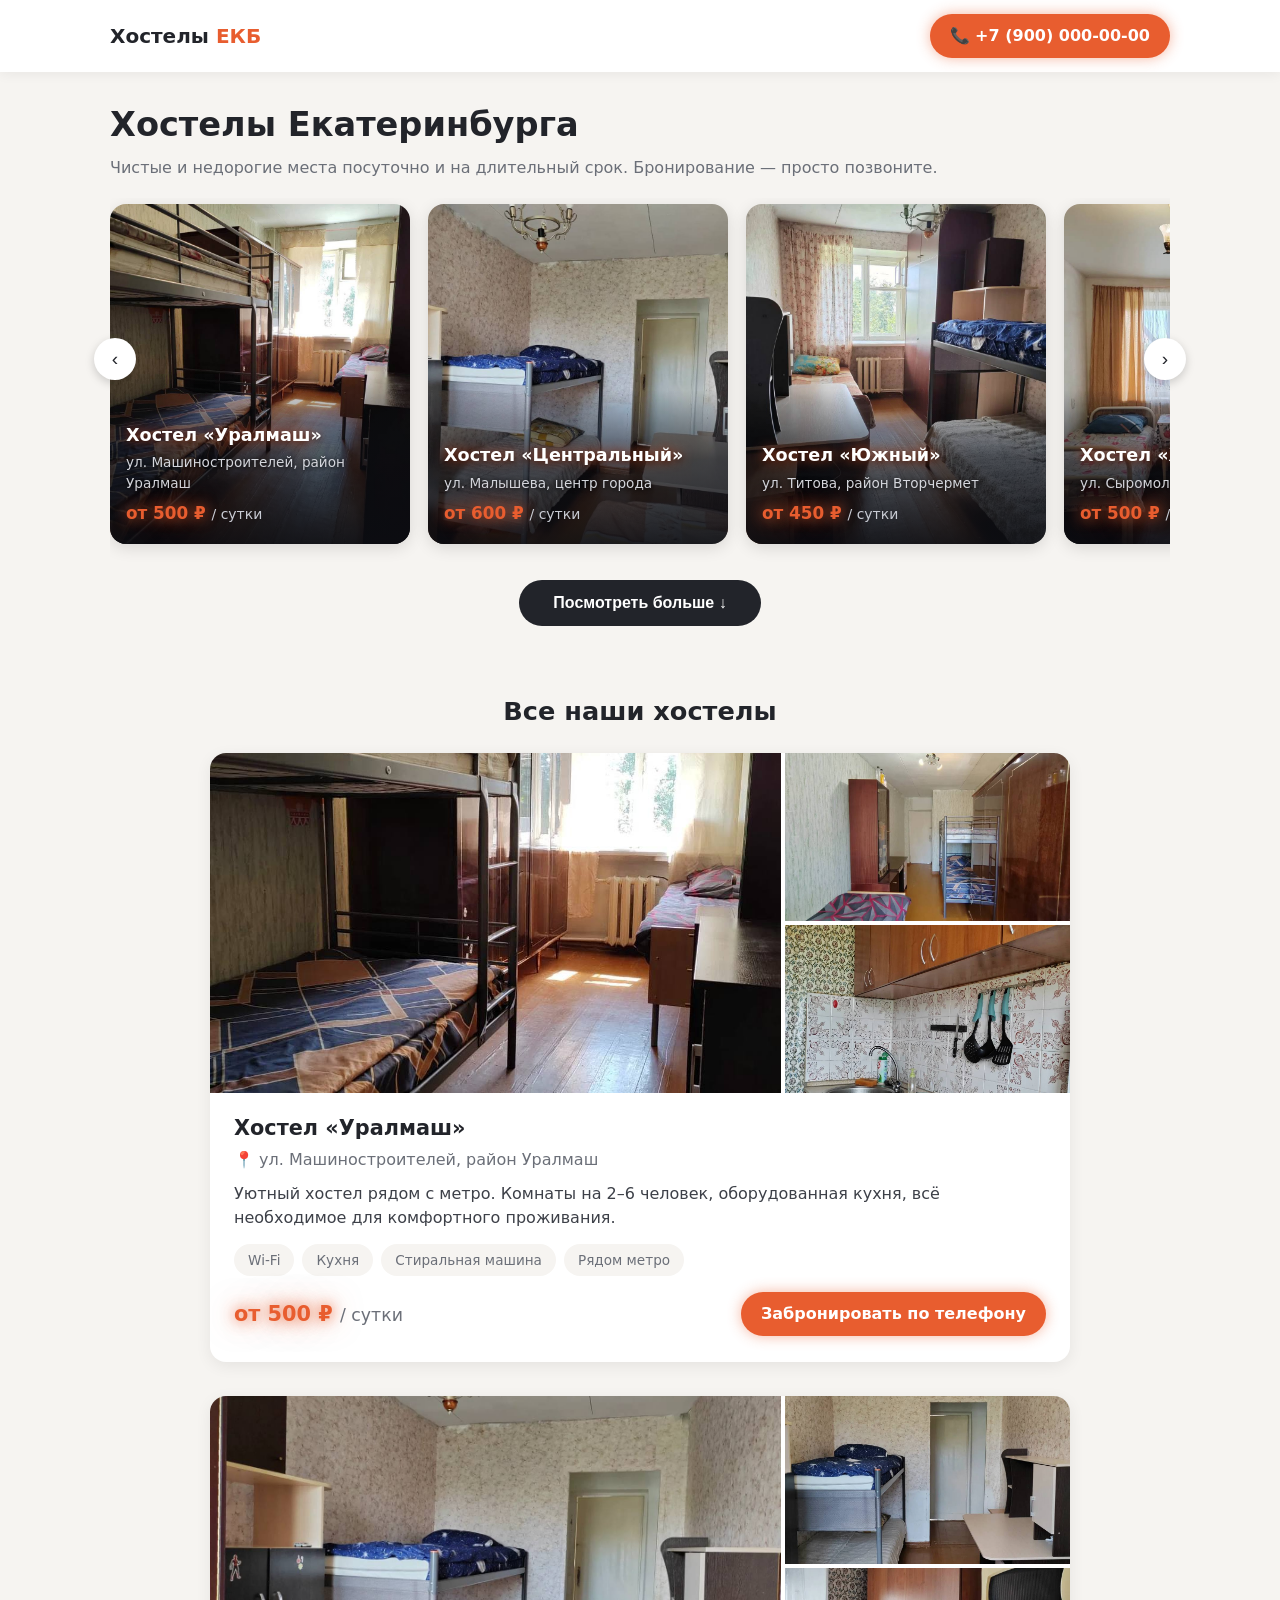
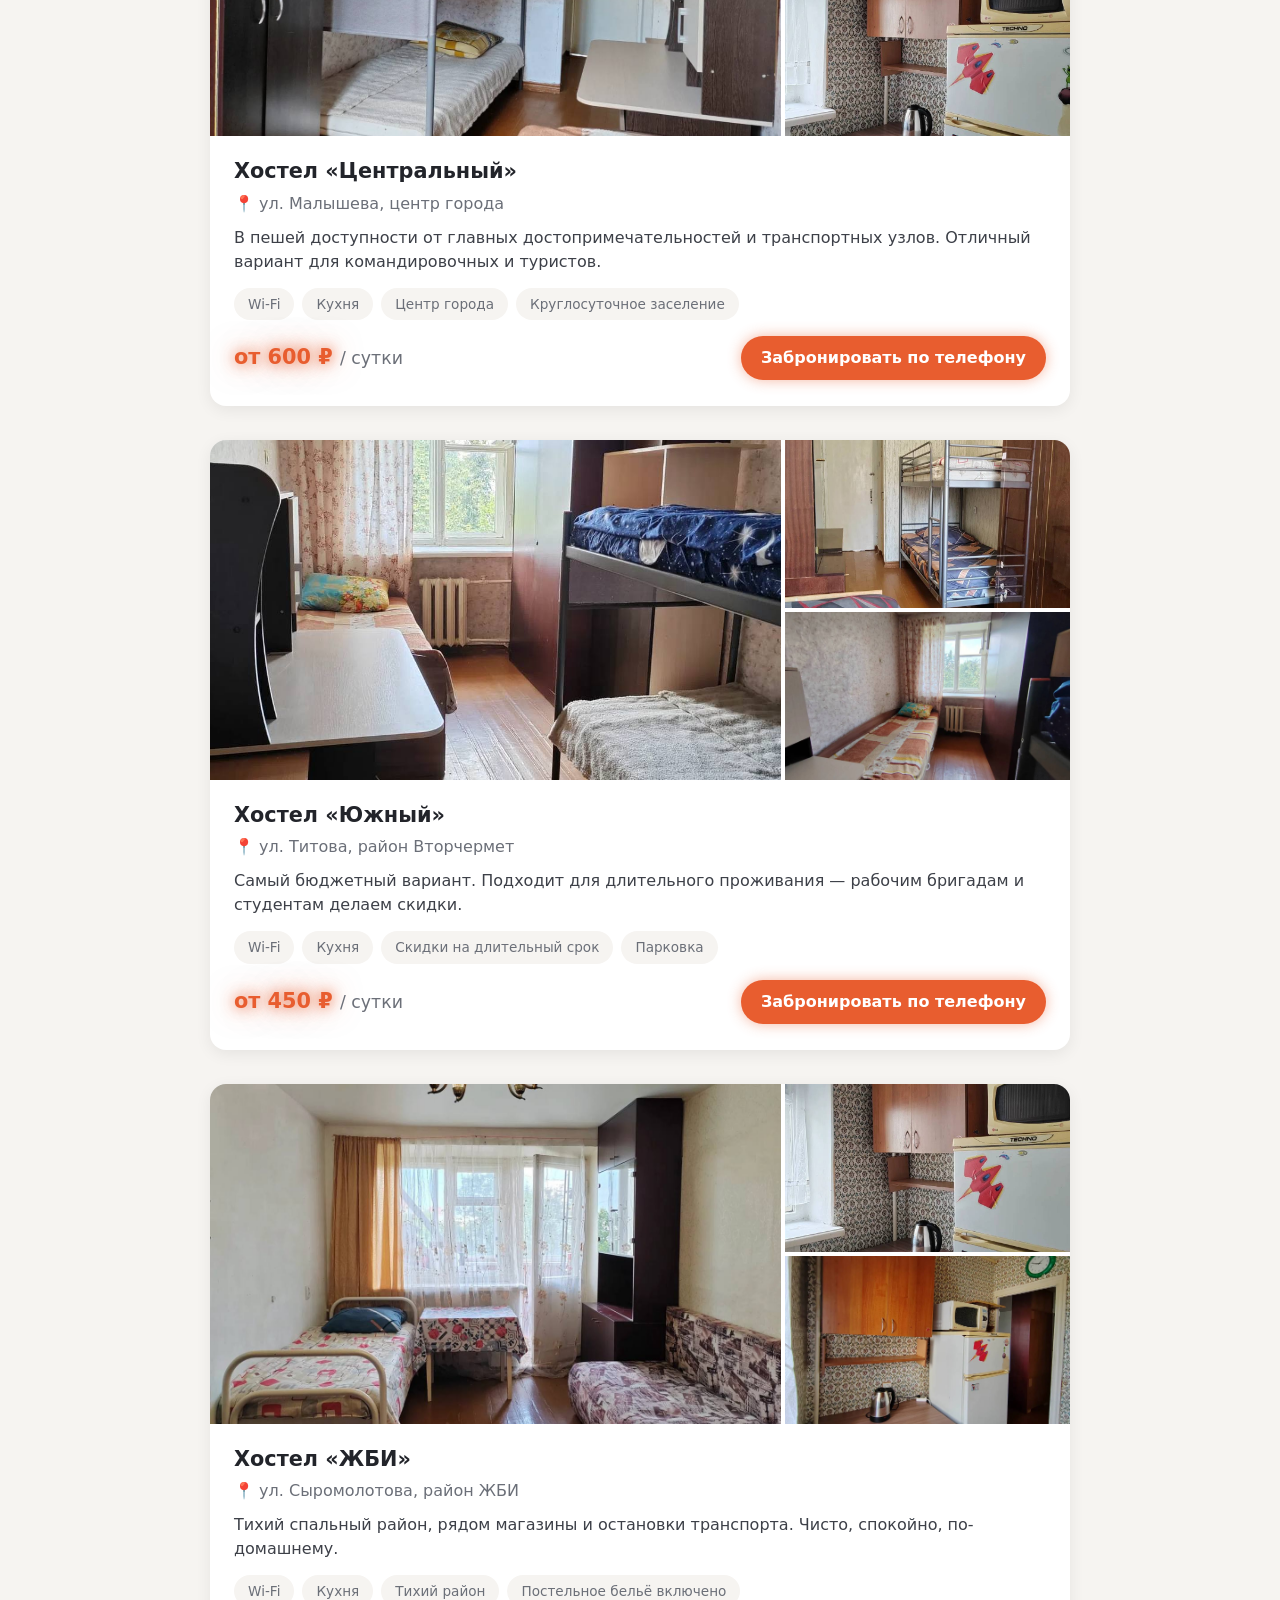
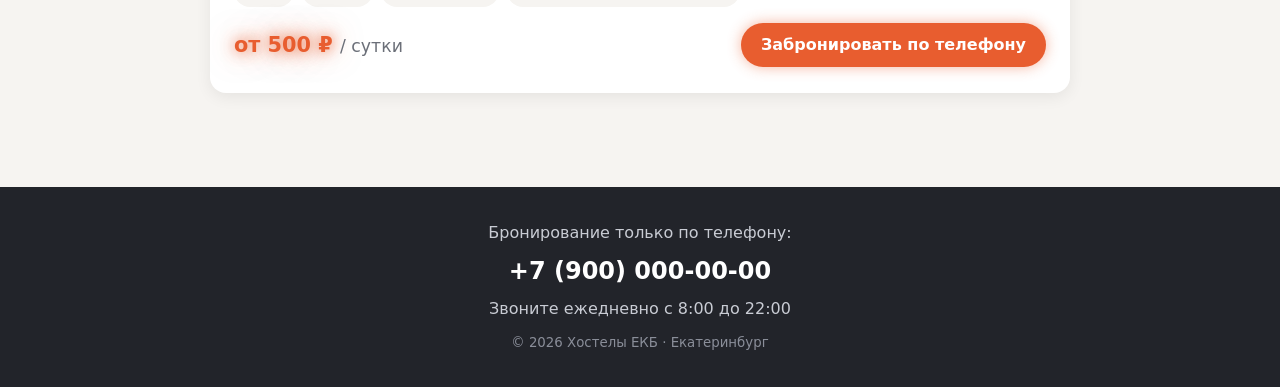
==== index.html @ 7b1424c5 "Сайт хостелов Екатеринбурга Co-Authored-By: Claude Fable 5 <noreply@anthropic.com>" ====
<!DOCTYPE html>
<html lang="ru">
<head>
  <meta charset="UTF-8">
  <meta name="viewport" content="width=device-width, initial-scale=1.0">
  <title>Хостелы Екатеринбурга — недорогое жильё посуточно</title>
  <meta name="description" content="Недорогие хостелы в Екатеринбурге. Бронирование по телефону.">
  <link rel="stylesheet" href="css/styles.css">
</head>
<body>

  <header>
    <div class="header-inner">
      <div class="logo">Хостелы <span>ЕКБ</span></div>
      <a class="phone-btn" data-phone="display" href="#">📞</a>
    </div>
  </header>

  <section class="hero">
    <h1>Хостелы Екатеринбурга</h1>
    <p>Чистые и недорогие места посуточно и на длительный срок. Бронирование — просто позвоните.</p>
  </section>

  <!-- Лента карточек (заполняется из js/data.js) -->
  <div class="carousel-wrap">
    <button class="arrow prev" onclick="scrollCarousel(-1)" aria-label="Назад">‹</button>
    <div class="carousel" id="carousel"></div>
    <button class="arrow next" onclick="scrollCarousel(1)" aria-label="Вперёд">›</button>
  </div>

  <div class="more-wrap">
    <button class="more-btn" onclick="scrollToAll()">Посмотреть больше ↓</button>
  </div>

  <!-- Полный список (заполняется из js/data.js) -->
  <section class="list-section" id="all">
    <h2>Все наши хостелы</h2>
    <div id="hostel-list"></div>
  </section>

  <footer>
    <div>Бронирование только по телефону:</div>
    <a class="phone-big" data-phone="display" href="#"></a>
    <div data-work-hours></div>
    <small>© 2026 Хостелы ЕКБ · Екатеринбург</small>
  </footer>

  <script src="js/data.js"></script>
  <script src="js/app.js"></script>

</body>
</html>
---- css/styles.css ----
/* ============================================
   Хостелы ЕКБ — стили
   ============================================ */

:root{
  --accent:#e85d2f;
  --accent-dark:#c94a20;
  --accent-glow:rgba(232,93,47,.55);
  --dark:#22242a;
  --gray:#6b6f78;
  --bg:#f6f4f1;
  --radius:16px;
}

*{margin:0;padding:0;box-sizing:border-box}
body{font-family:'Segoe UI',system-ui,Arial,sans-serif;background:var(--bg);color:var(--dark);line-height:1.5}
img{display:block;max-width:100%}

/* ---------- Шапка ---------- */

header{
  background:#fff;
  position:sticky;top:0;z-index:50;
  box-shadow:0 2px 12px rgba(0,0,0,.06);
}
.header-inner{
  max-width:1100px;margin:0 auto;padding:14px 20px;
  display:flex;align-items:center;justify-content:space-between;gap:12px;flex-wrap:wrap;
}
.logo{font-size:1.25rem;font-weight:800}
.logo span{color:var(--accent)}

.phone-btn{
  background:var(--accent);color:#fff;text-decoration:none;
  padding:10px 20px;border-radius:999px;font-weight:700;font-size:1rem;
  transition:background .2s, box-shadow .2s;white-space:nowrap;
  box-shadow:0 0 14px rgba(232,93,47,.45);
}
.phone-btn:hover{background:var(--accent-dark);box-shadow:0 0 22px rgba(232,93,47,.75)}

/* ---------- Приветствие ---------- */

.hero{max-width:1100px;margin:28px auto 8px;padding:0 20px}
.hero h1{font-size:clamp(1.4rem,4vw,2.1rem);font-weight:800}
.hero p{color:var(--gray);margin-top:6px}

/* ---------- Горизонтальная лента карточек ---------- */

.carousel-wrap{max-width:1100px;margin:18px auto 0;padding:0 20px;position:relative}
.carousel{
  display:flex;gap:18px;overflow-x:auto;
  scroll-snap-type:x mandatory;
  padding:6px 2px 18px;
  -webkit-overflow-scrolling:touch;
  scrollbar-width:thin;
}
.carousel::-webkit-scrollbar{height:8px}
.carousel::-webkit-scrollbar-thumb{background:#d8d4cf;border-radius:4px}

.card{
  flex:0 0 300px;scroll-snap-align:start;
  position:relative;border-radius:var(--radius);overflow:hidden;
  height:340px;cursor:pointer;
  box-shadow:0 4px 16px rgba(0,0,0,.12);
  transition:transform .25s, box-shadow .25s;
}
.card:hover{
  transform:translateY(-5px);
  box-shadow:0 0 0 2px var(--accent-glow), 0 0 28px rgba(232,93,47,.45), 0 12px 28px rgba(0,0,0,.25);
}
.card img{width:100%;height:100%;object-fit:cover;transition:transform .4s}
.card:hover img{transform:scale(1.05)}

/* текст поверх фото на градиентной подложке */
.card-body{
  position:absolute;left:0;right:0;bottom:0;
  padding:52px 16px 18px;
  background:linear-gradient(to top, rgba(12,13,18,.92) 0%, rgba(12,13,18,.65) 55%, transparent 100%);
  color:#fff;
}
.card-body h3{
  font-size:1.1rem;margin-bottom:4px;
  text-shadow:0 0 12px rgba(232,93,47,.8), 0 2px 6px rgba(0,0,0,.9);
}
.card-body .addr{color:#d5d7dd;font-size:.85rem;margin-bottom:8px;text-shadow:0 1px 4px rgba(0,0,0,.9)}

.price{
  font-weight:800;color:var(--accent);font-size:1.05rem;
  text-shadow:0 0 14px rgba(232,93,47,.9), 0 0 30px rgba(232,93,47,.5);
}
.price small{color:#c9ccd4;font-weight:400;text-shadow:none}
.full-body .price small{color:var(--gray)}

/* ---------- Стрелки ленты ---------- */

.arrow{
  position:absolute;top:44%;transform:translateY(-50%);
  width:42px;height:42px;border-radius:50%;border:none;cursor:pointer;
  background:#fff;box-shadow:0 3px 10px rgba(0,0,0,.18);
  font-size:1.2rem;color:var(--dark);
  display:flex;align-items:center;justify-content:center;z-index:5;
}
.arrow:hover{background:var(--accent);color:#fff}
.arrow.prev{left:4px}
.arrow.next{right:4px}

/* ---------- Кнопка «посмотреть больше» ---------- */

.more-wrap{text-align:center;margin:18px 0 46px}
.more-btn{
  display:inline-block;background:var(--dark);color:#fff;border:none;cursor:pointer;
  padding:14px 34px;border-radius:999px;font-size:1rem;font-weight:700;
  transition:background .2s, box-shadow .2s;
}
.more-btn:hover{background:var(--accent);box-shadow:0 0 24px rgba(232,93,47,.65)}

/* ---------- Полный список в колонку ---------- */

.list-section{max-width:900px;margin:0 auto;padding:20px 20px 60px}
.list-section h2{font-size:1.6rem;margin-bottom:22px;text-align:center}

.hostel-full{
  background:#fff;border-radius:var(--radius);overflow:hidden;
  box-shadow:0 4px 16px rgba(0,0,0,.07);margin-bottom:34px;
  scroll-margin-top:80px; /* чтобы sticky-шапка не перекрывала при переходе по якорю */
}
.gallery{display:grid;grid-template-columns:2fr 1fr;grid-template-rows:340px;gap:4px}
.gallery img{width:100%;height:100%;object-fit:cover;min-width:0;min-height:0}
.gallery .side{display:grid;grid-template-rows:1fr 1fr;gap:4px;min-height:0}

.full-body{padding:20px 24px 26px}
.full-body h3{font-size:1.3rem}
.full-body .addr{color:var(--gray);margin:4px 0 10px}
.full-body p{color:#3d4048;margin-bottom:14px}

.features{display:flex;flex-wrap:wrap;gap:8px;margin-bottom:16px}
.features span{
  background:var(--bg);border-radius:999px;padding:6px 14px;font-size:.85rem;color:var(--gray);
}

.full-footer{display:flex;align-items:center;justify-content:space-between;gap:12px;flex-wrap:wrap}
.full-footer .price{font-size:1.3rem}

/* ---------- Подвал ---------- */

footer{background:var(--dark);color:#c9ccd4;text-align:center;padding:34px 20px}
footer .phone-big{color:#fff;font-size:1.5rem;font-weight:800;text-decoration:none;display:inline-block;margin:8px 0}
footer .phone-big:hover{color:var(--accent);text-shadow:0 0 18px var(--accent-glow)}
footer small{display:block;margin-top:12px;color:#8a8e99}

/* ---------- Мобильная версия ---------- */

@media (max-width:640px){
  .gallery{grid-template-columns:1fr;grid-template-rows:220px 120px}
  .gallery .side{grid-template-rows:none;grid-template-columns:1fr 1fr}
  .card{flex:0 0 78%}
  .arrow{display:none}
}
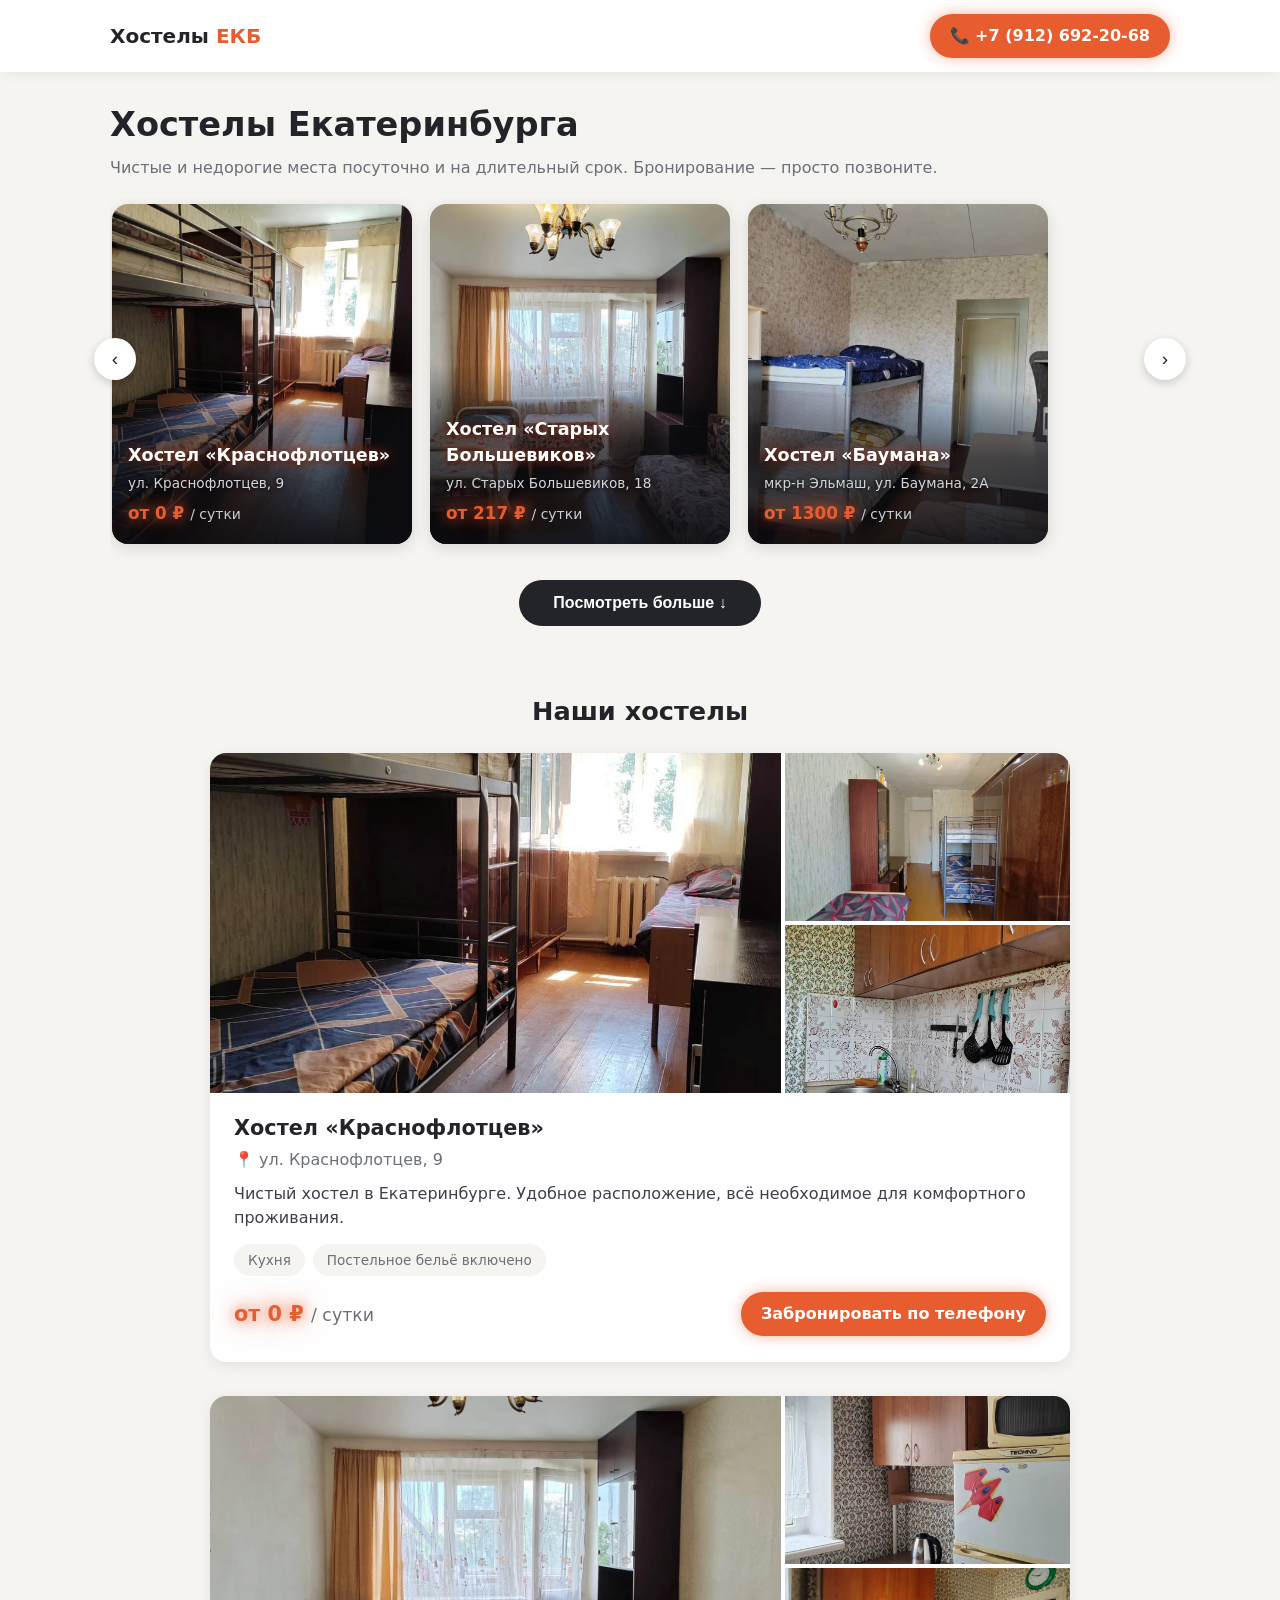
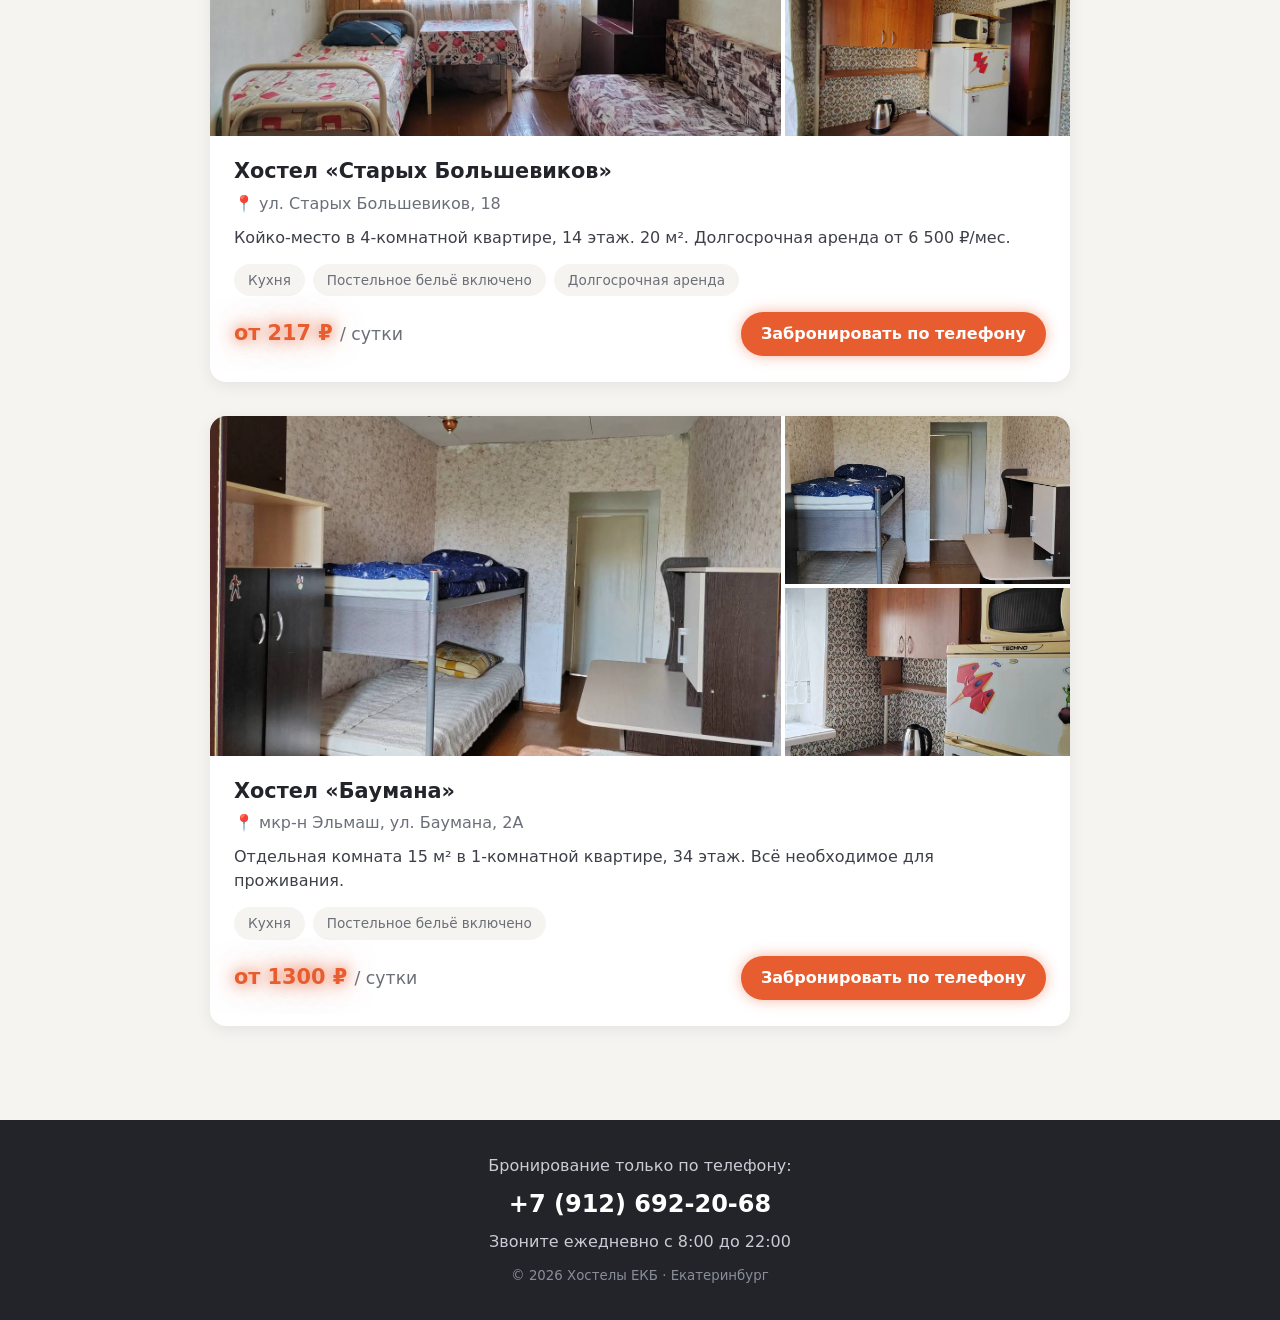
==== commit 74d11a62: "3 хостела: Краснофлотцев 9, Старых Большевиков 18, Баумана 2А" ====
--- a/index.html
+++ b/index.html
@@ -34,7 +34,7 @@
 
   <!-- Полный список (заполняется из js/data.js) -->
   <section class="list-section" id="all">
-    <h2>Все наши хостелы</h2>
+    <h2>Наши хостелы</h2>
     <div id="hostel-list"></div>
   </section>
 
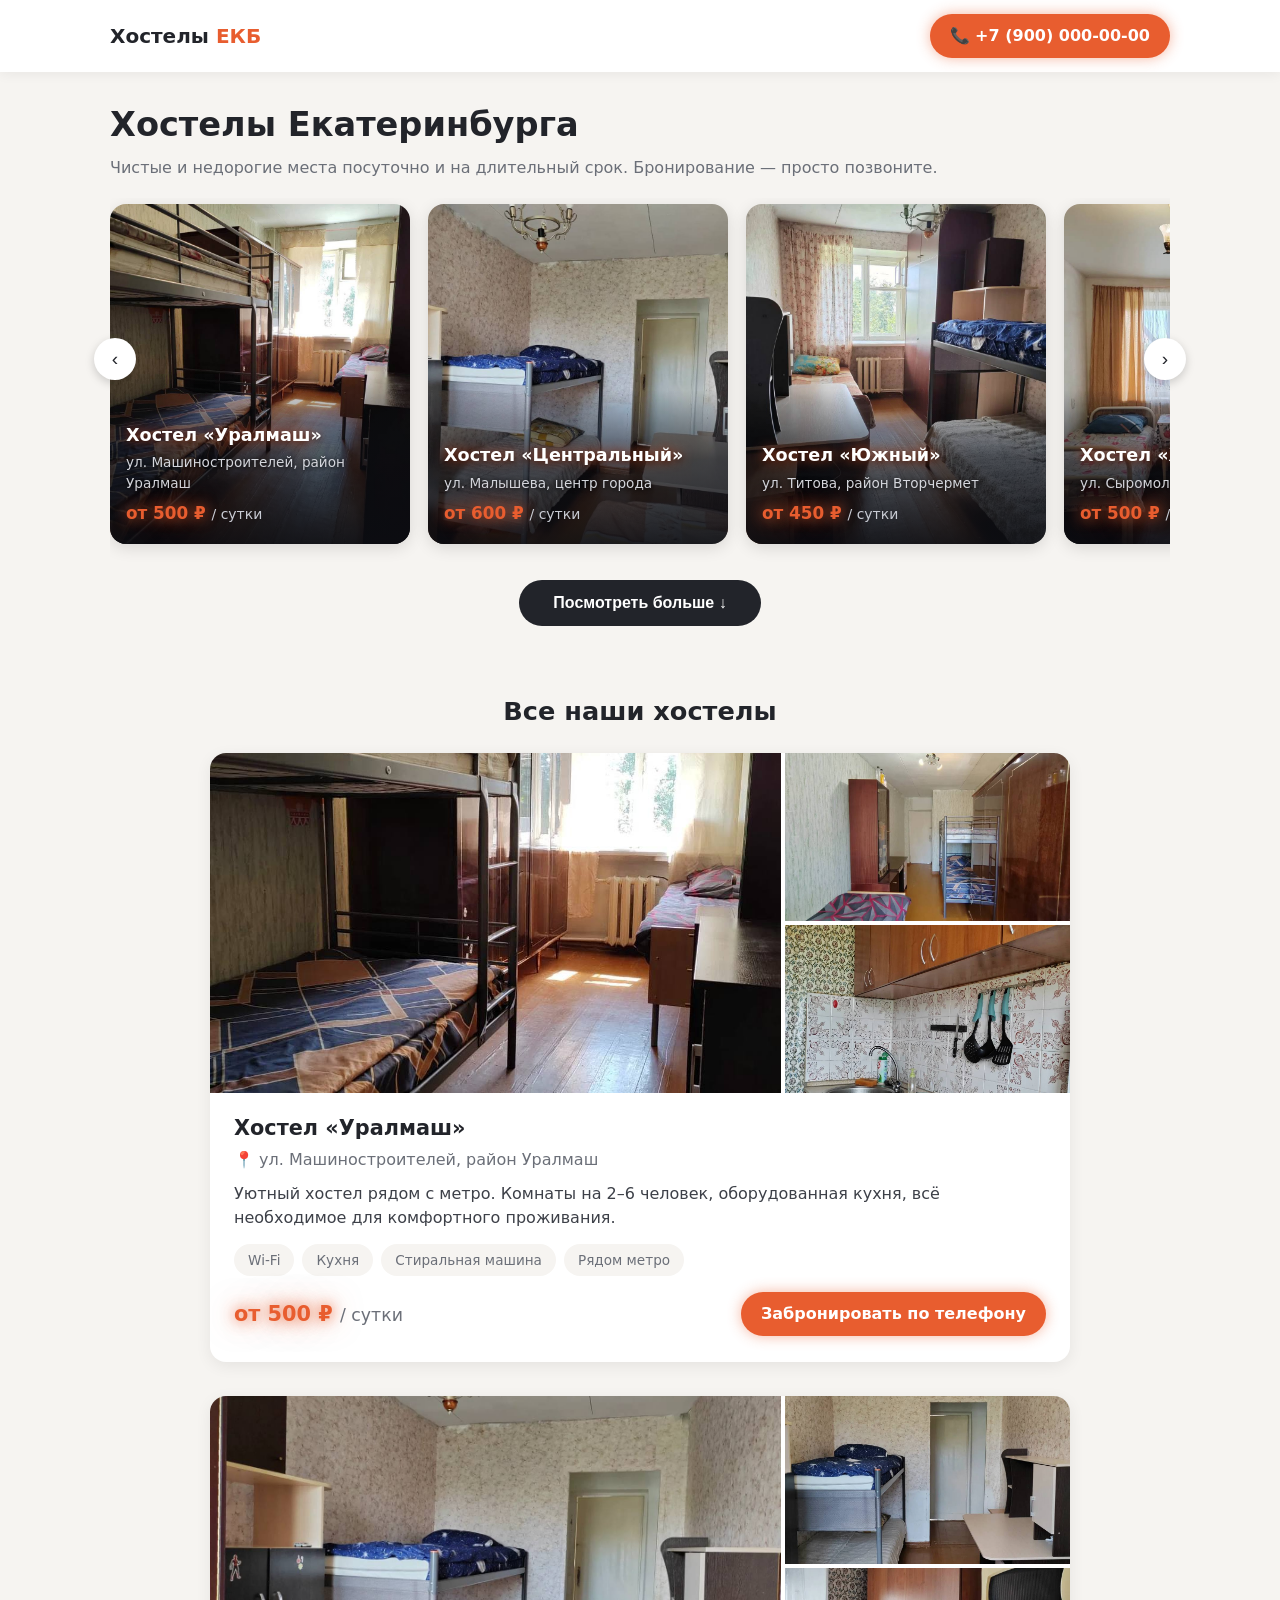
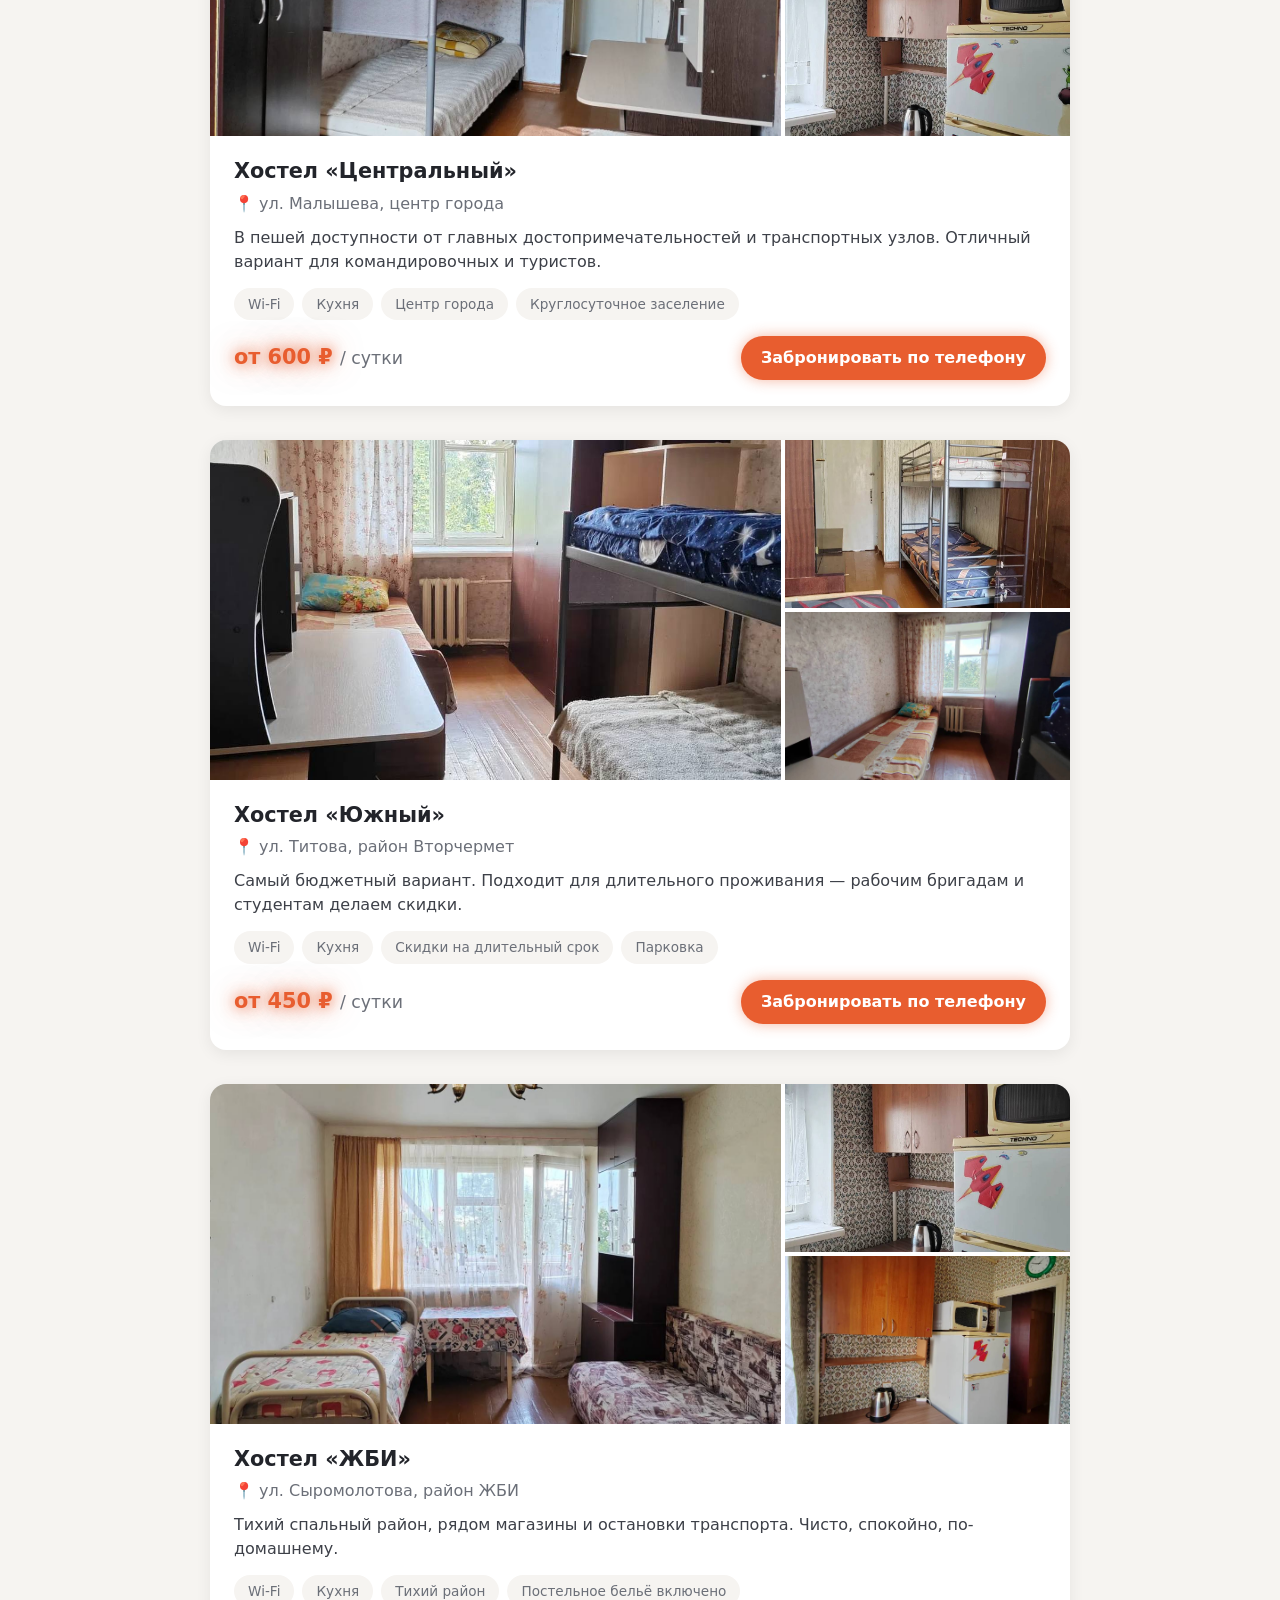
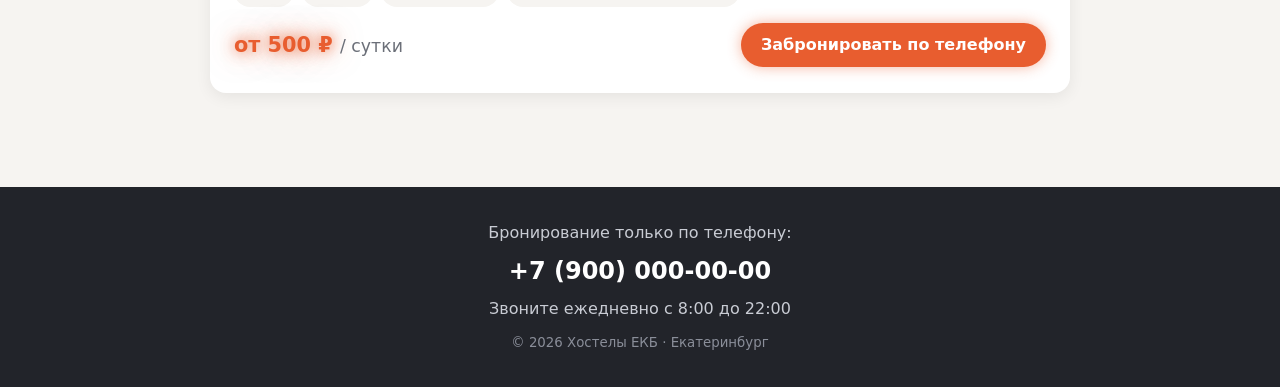
==== commit 037ef4b0: "Merge remote: 3 хостела, телефон +7 912 692-20-68" ====
--- a/index.html
+++ b/index.html
@@ -34,7 +34,7 @@
 
   <!-- Полный список (заполняется из js/data.js) -->
   <section class="list-section" id="all">
-    <h2>Наши хостелы</h2>
+    <h2>Все наши хостелы</h2>
     <div id="hostel-list"></div>
   </section>
 
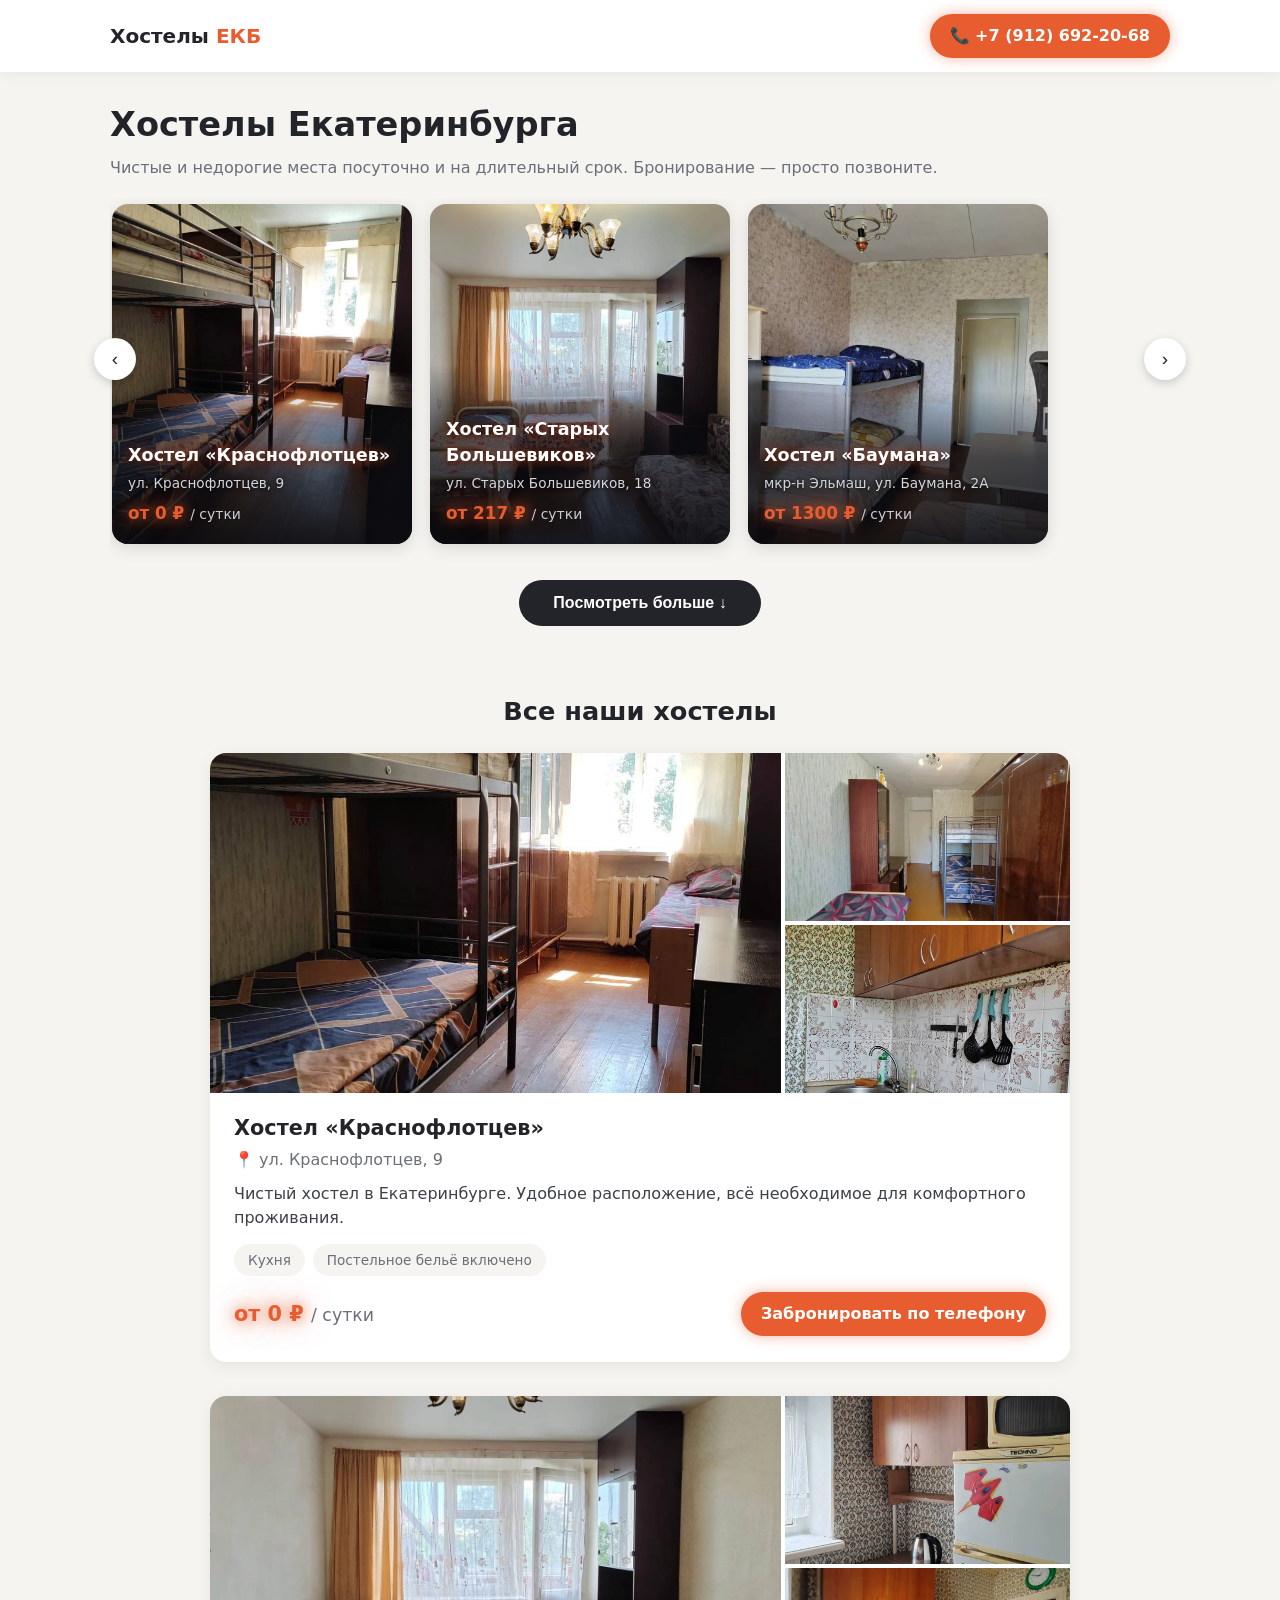
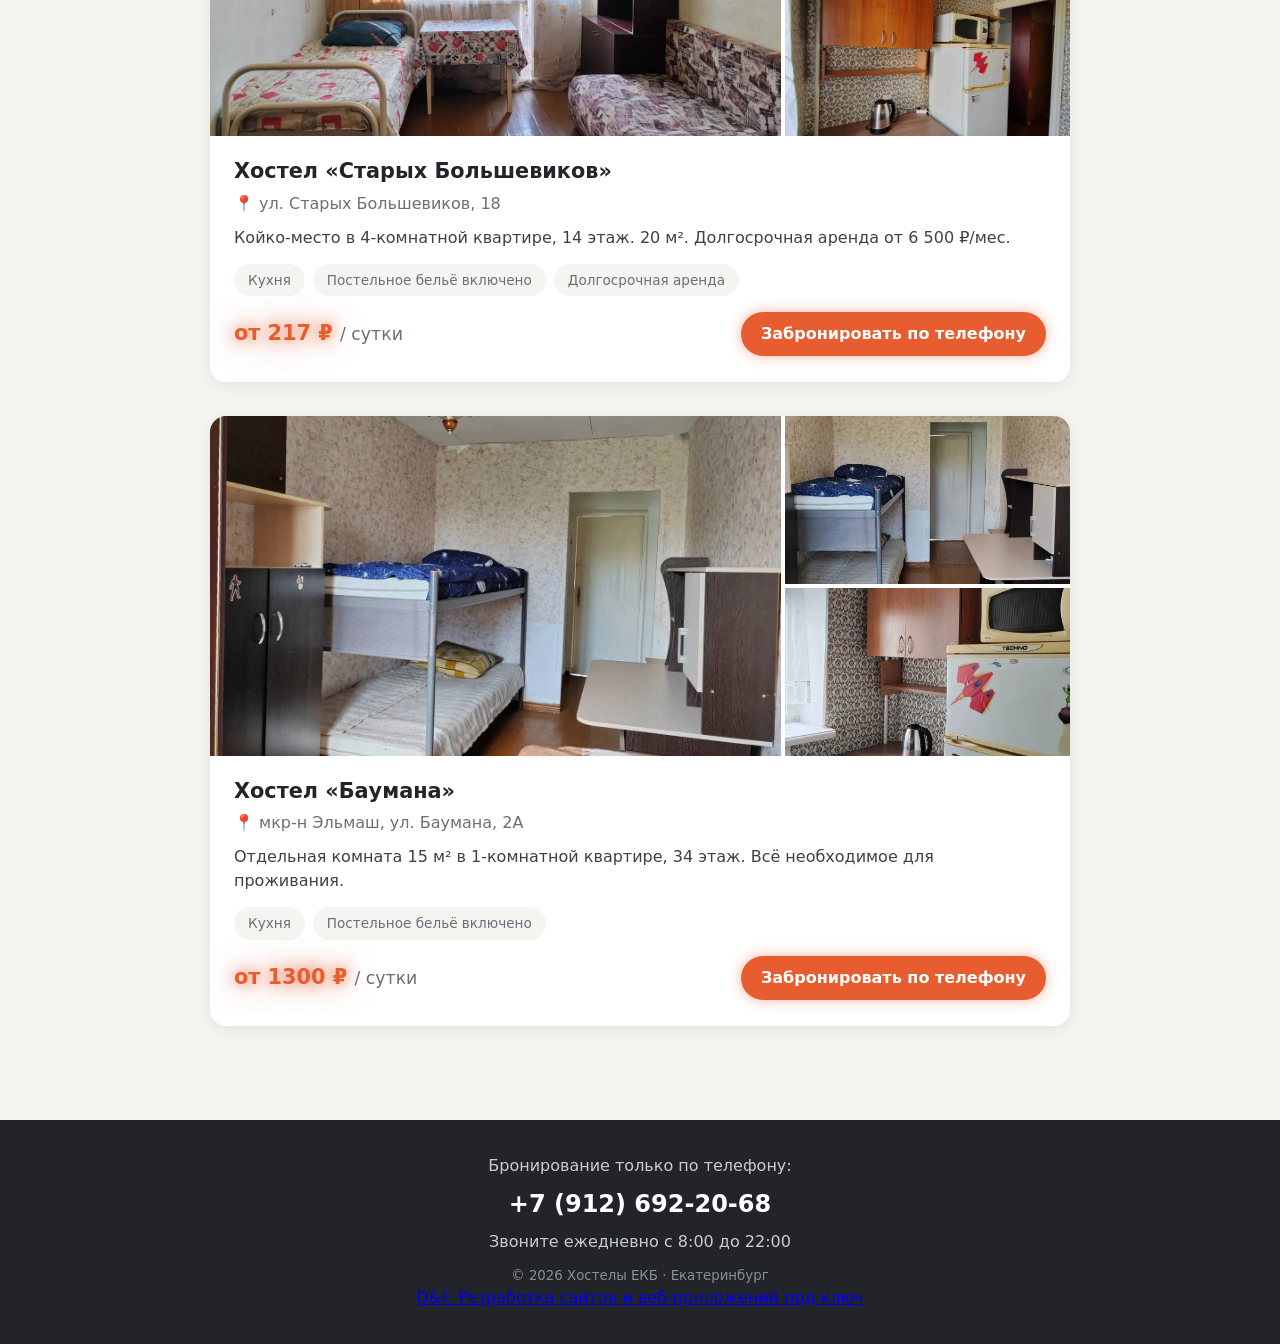
==== commit 423e219a: "Add D&F footer link" ====
--- a/index.html
+++ b/index.html
@@ -43,6 +43,7 @@
     <a class="phone-big" data-phone="display" href="#"></a>
     <div data-work-hours></div>
     <small>© 2026 Хостелы ЕКБ · Екатеринбург</small>
+    <div><a href="https://df-team.ru" target="_blank" rel="noopener">D&F. Разработка сайтов и веб-приложений под ключ</a></div>
   </footer>
 
   <script src="js/data.js"></script>
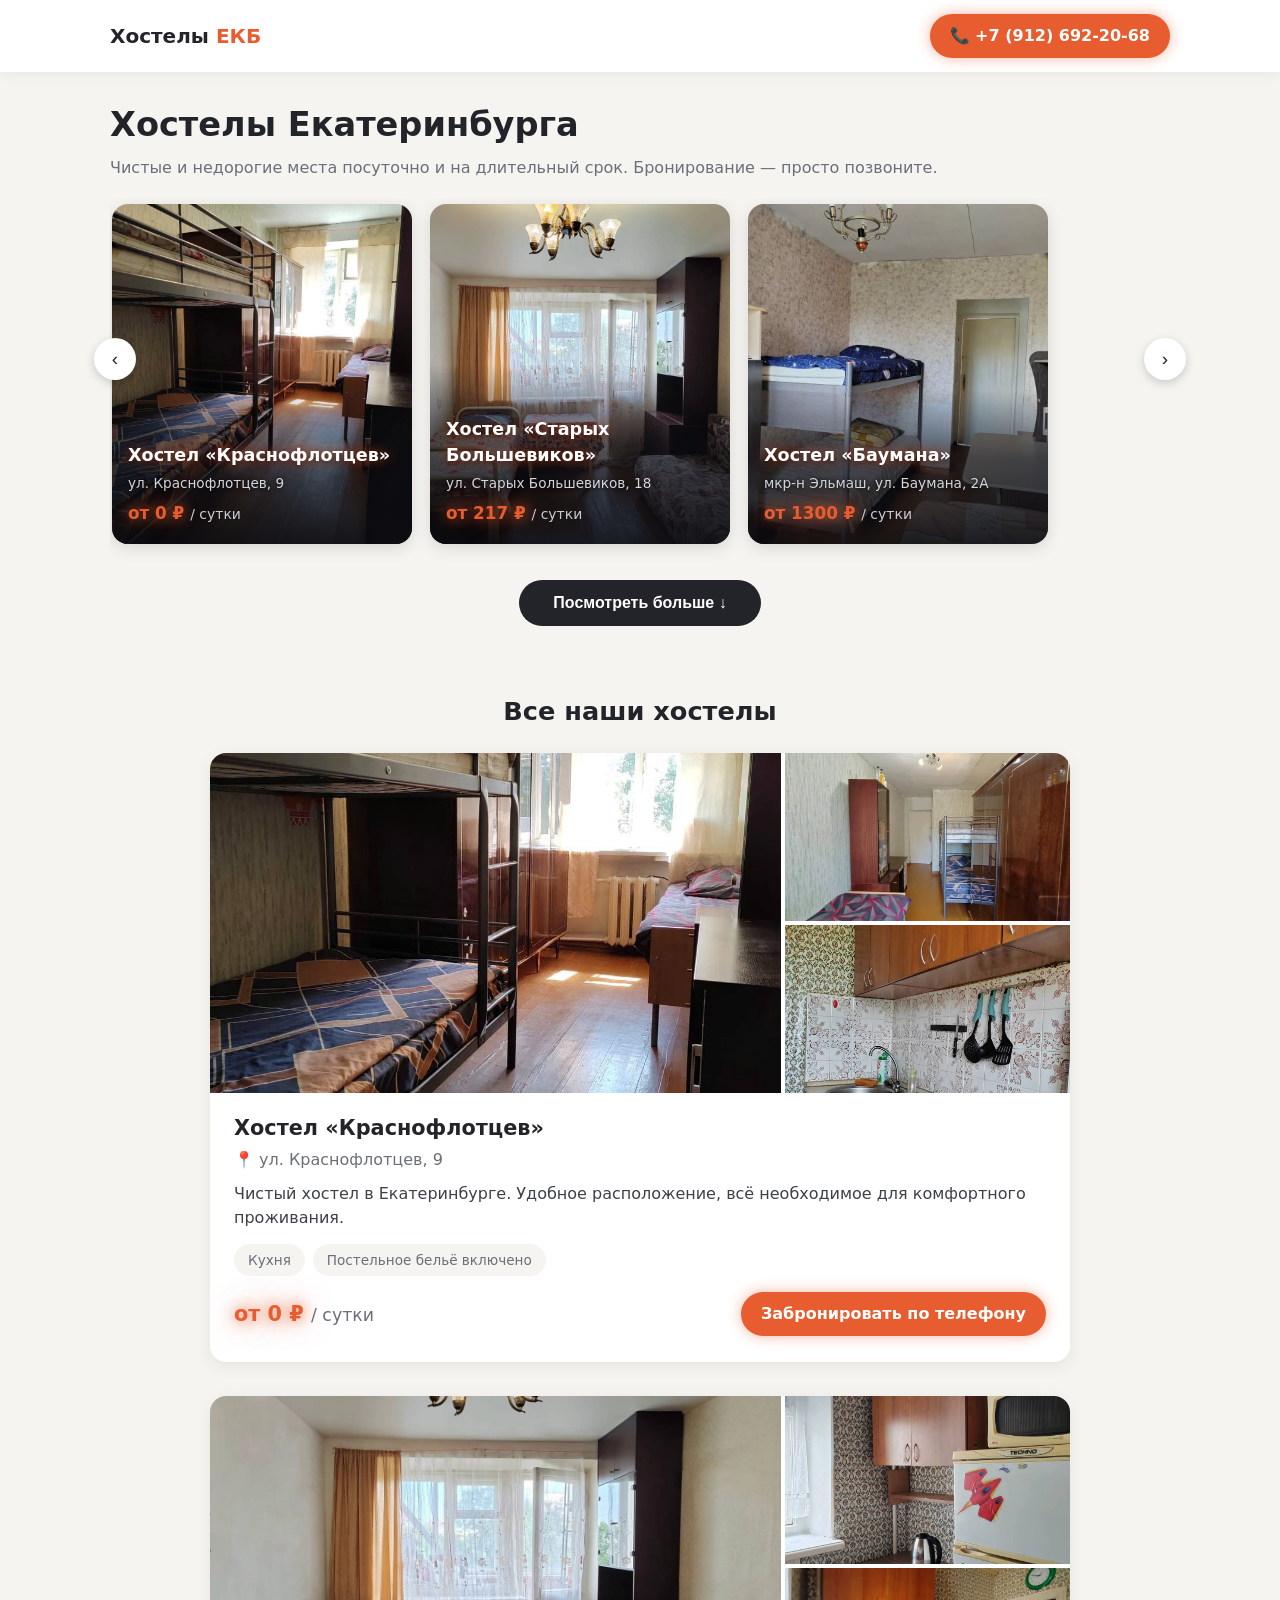
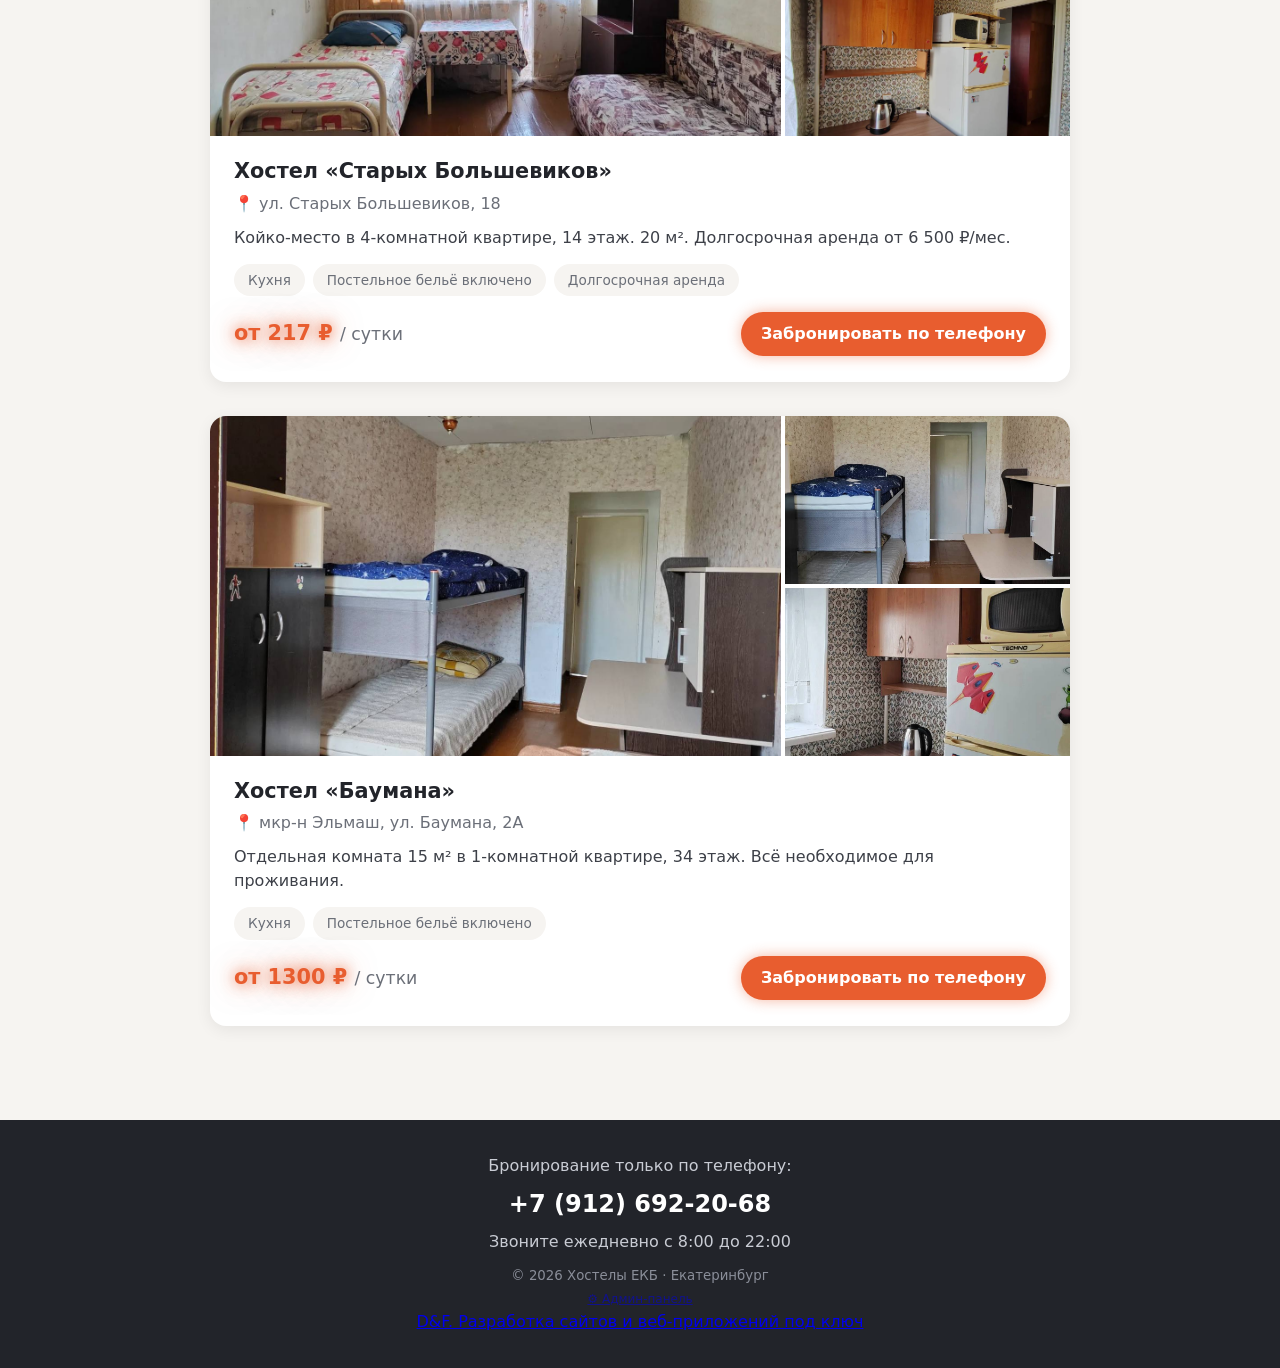
==== commit 4290227f: "Add admin panel for managing hostels" ====
--- a/index.html
+++ b/index.html
@@ -43,6 +43,7 @@
     <a class="phone-big" data-phone="display" href="#"></a>
     <div data-work-hours></div>
     <small>© 2026 Хостелы ЕКБ · Екатеринбург</small>
+    <div><a href="admin.html" style="font-size:.75rem;opacity:.5">⚙ Админ-панель</a></div>
     <div><a href="https://df-team.ru" target="_blank" rel="noopener">D&F. Разработка сайтов и веб-приложений под ключ</a></div>
   </footer>
 
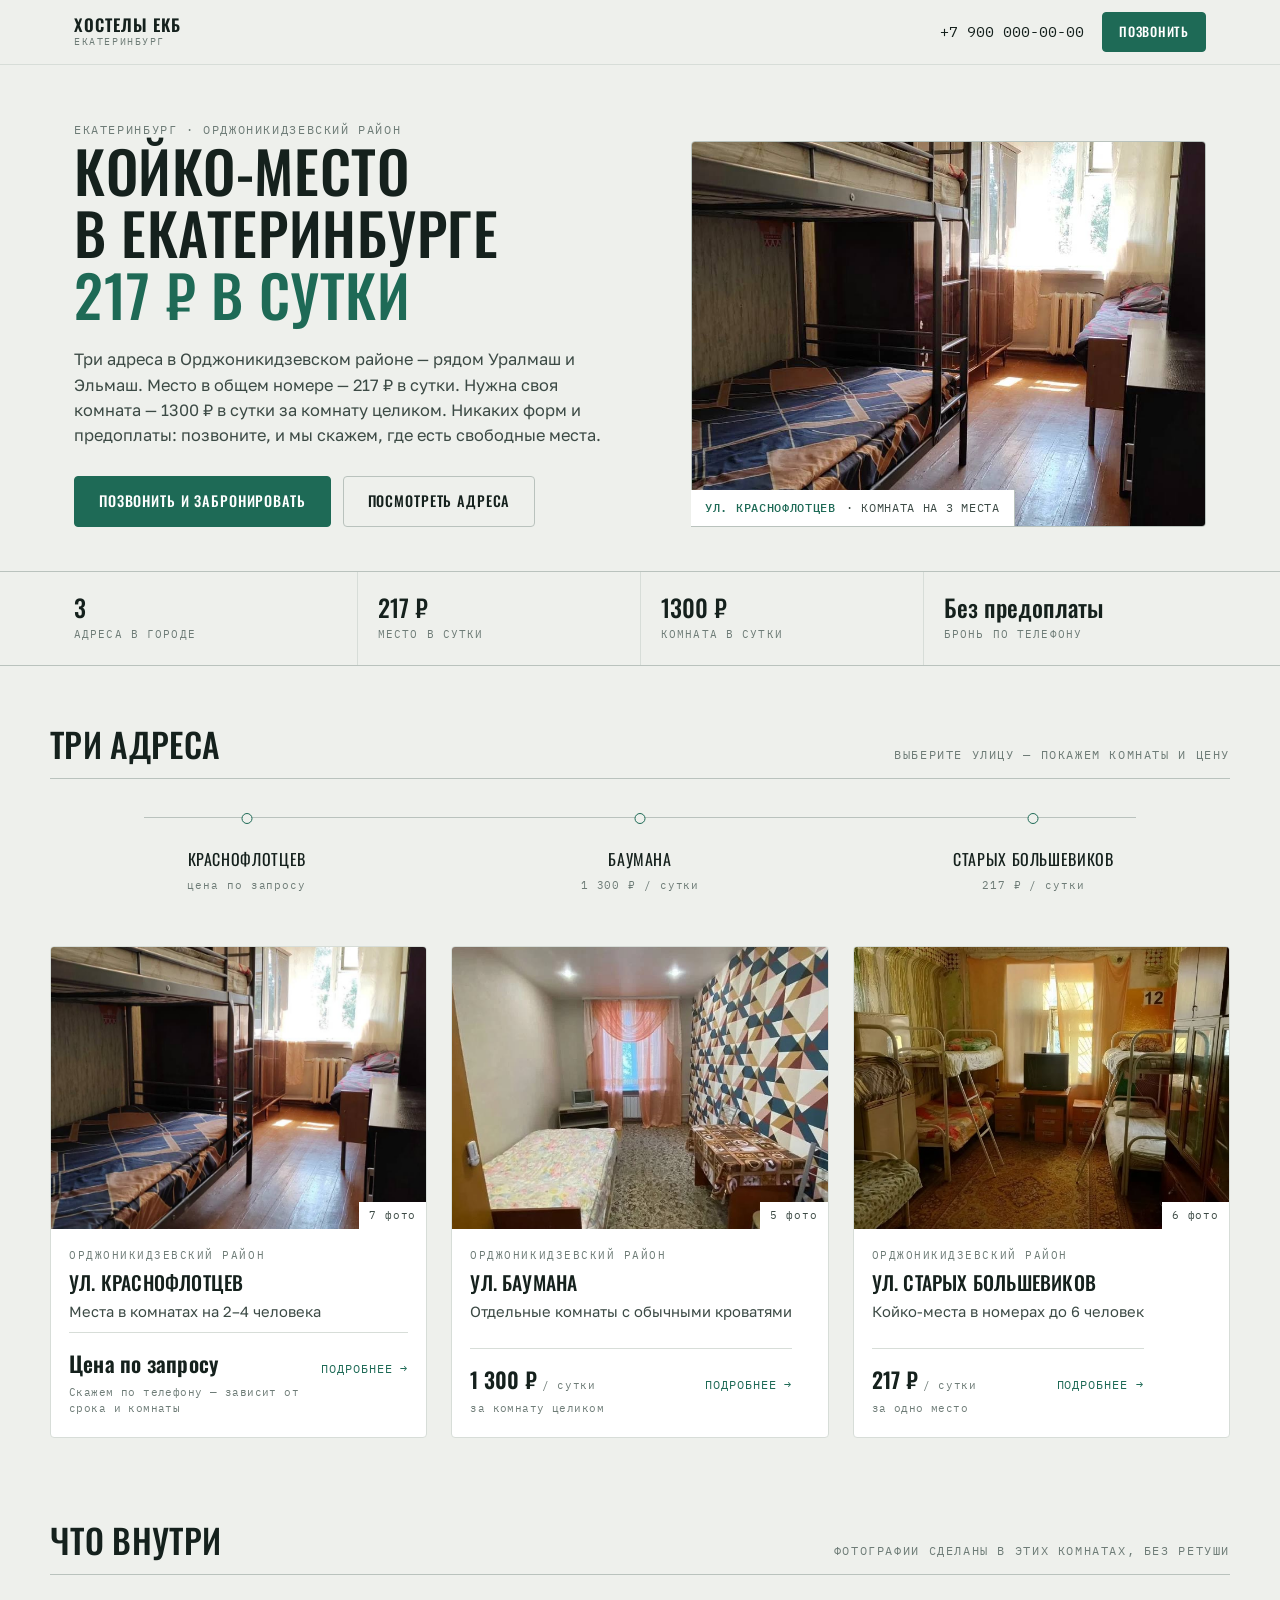
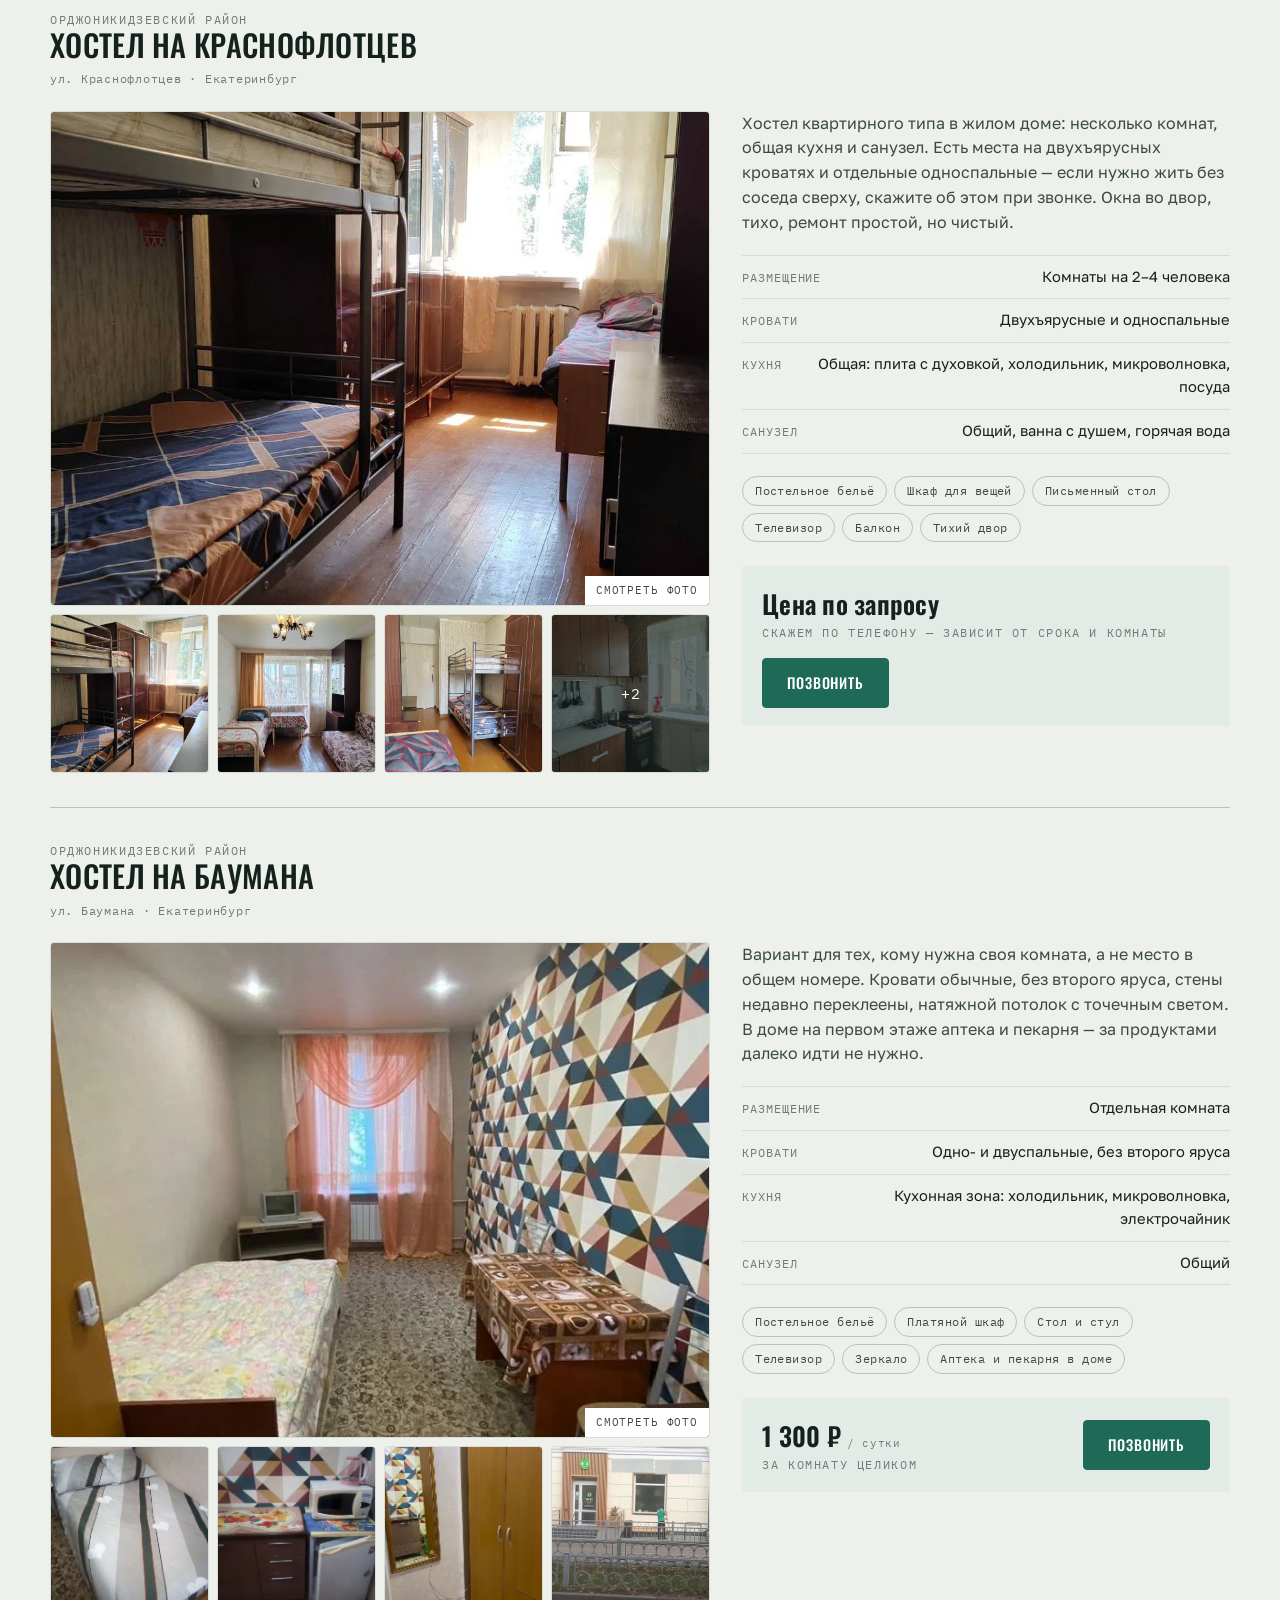
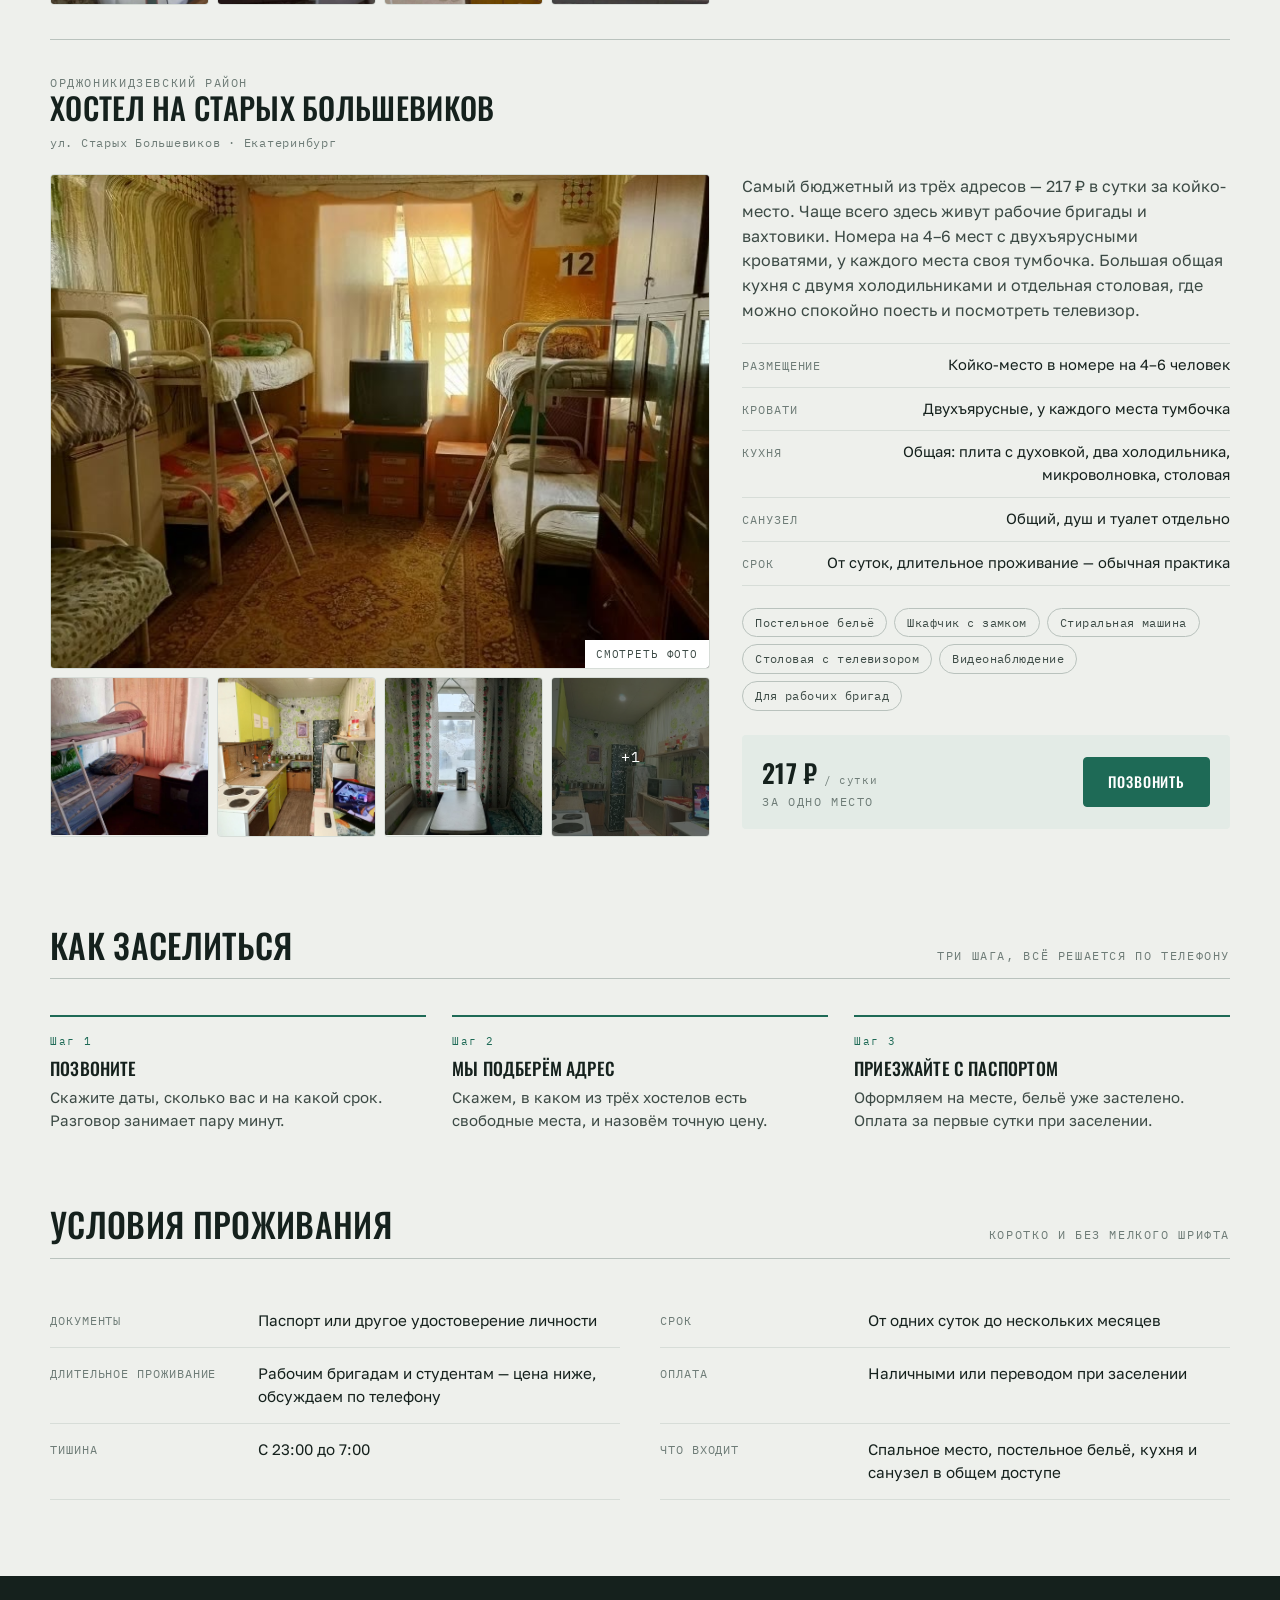
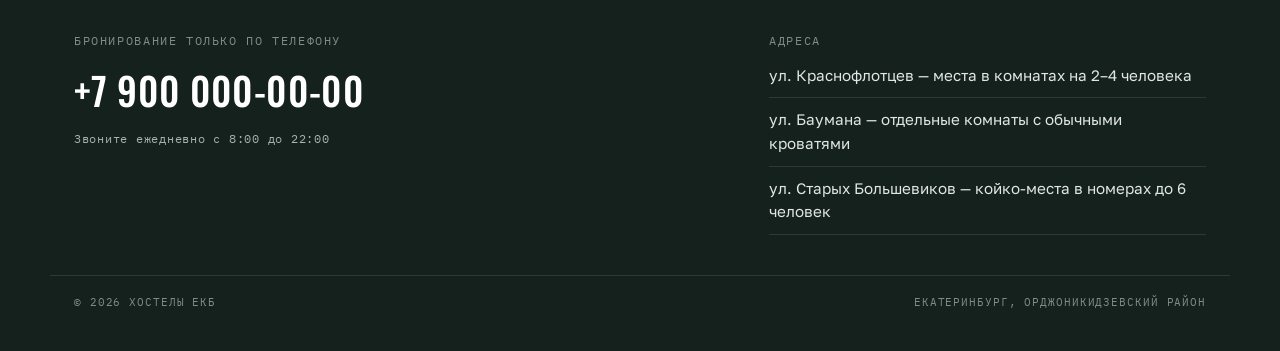
==== commit 63e4f325: "Три реальных хостела, галереи по адресам и переработанный лендинг - data.js: реальные данные по трём" ====
--- a/index.html
+++ b/index.html
@@ -3,49 +3,132 @@
 <head>
   <meta charset="UTF-8">
   <meta name="viewport" content="width=device-width, initial-scale=1.0">
-  <title>Хостелы Екатеринбурга — недорогое жильё посуточно</title>
-  <meta name="description" content="Недорогие хостелы в Екатеринбурге. Бронирование по телефону.">
+  <title>Хостелы Екатеринбурга — койко-место 217 ₽ в сутки</title>
+  <meta name="description" content="Три хостела в Орджоникидзевском районе Екатеринбурга: койко-место — 217 ₽ в сутки, отдельная комната — 1300 ₽ в сутки. Бронирование по телефону, без предоплаты.">
+  <meta name="theme-color" content="#eef0ec">
+
+  <link rel="preconnect" href="https://fonts.googleapis.com">
+  <link rel="preconnect" href="https://fonts.gstatic.com" crossorigin>
+  <link href="https://fonts.googleapis.com/css2?family=Oswald:wght@400;500;600&family=Golos+Text:wght@400;500;600&family=IBM+Plex+Mono:wght@400;500&display=swap" rel="stylesheet">
   <link rel="stylesheet" href="css/styles.css">
 </head>
 <body>
 
   <header>
     <div class="header-inner">
-      <div class="logo">Хостелы <span>ЕКБ</span></div>
-      <a class="phone-btn" data-phone="display" href="#">📞</a>
+      <a class="logo" href="#top" style="text-decoration:none;color:inherit">
+        Хостелы ЕКБ
+        <small data-district></small>
+      </a>
+      <div class="header-phone">
+        <a class="num" data-phone="display" href="#"></a>
+        <a class="btn btn-sm" data-phone="link" href="#">Позвонить</a>
+      </div>
     </div>
   </header>
 
-  <section class="hero">
-    <h1>Хостелы Екатеринбурга</h1>
-    <p>Чистые и недорогие места посуточно и на длительный срок. Бронирование — просто позвоните.</p>
-  </section>
+  <main id="top">
 
-  <!-- Лента карточек (заполняется из js/data.js) -->
-  <div class="carousel-wrap">
-    <button class="arrow prev" onclick="scrollCarousel(-1)" aria-label="Назад">‹</button>
-    <div class="carousel" id="carousel"></div>
-    <button class="arrow next" onclick="scrollCarousel(1)" aria-label="Вперёд">›</button>
+    <!-- Первый экран -->
+    <section class="hero">
+      <div class="wrap hero-grid">
+        <div>
+          <div class="eyebrow" data-district-line></div>
+          <h1>Койко-место<br>в Екатеринбурге<br><em>217 ₽ в сутки</em></h1>
+          <p class="lead">
+            Три адреса в Орджоникидзевском районе — рядом Уралмаш и Эльмаш.
+            Место в общем номере — 217 ₽ в сутки. Нужна своя комната — 1300 ₽ в сутки
+            за комнату целиком. Никаких форм и предоплаты: позвоните, и мы скажем,
+            где есть свободные места.
+          </p>
+          <div class="hero-actions">
+            <a class="btn" data-phone="link" href="#">Позвонить и забронировать</a>
+            <a class="btn btn-ghost" href="#addresses">Посмотреть адреса</a>
+          </div>
+        </div>
+        <figure class="hero-shot" data-hero-shot></figure>
+      </div>
+    </section>
+
+    <!-- Полоса фактов -->
+    <section class="facts">
+      <div class="facts-inner" id="facts"></div>
+    </section>
+
+    <!-- Три адреса: линия-навигация -->
+    <section class="route wrap" id="addresses">
+      <div class="section-head">
+        <h2>Три адреса</h2>
+        <span class="eyebrow">Выберите улицу — покажем комнаты и цену</span>
+      </div>
+      <nav class="route-line" id="route" aria-label="Наши хостелы"></nav>
+    </section>
+
+    <!-- Карточки -->
+    <section class="cards wrap">
+      <div class="card-grid" id="cards"></div>
+    </section>
+
+    <!-- Подробно по каждому хостелу -->
+    <section class="list-section wrap" id="hostels">
+      <div class="section-head">
+        <h2>Что внутри</h2>
+        <span class="eyebrow">Фотографии сделаны в этих комнатах, без ретуши</span>
+      </div>
+      <div id="hostel-list"></div>
+    </section>
+
+    <!-- Как заселиться -->
+    <section class="steps wrap">
+      <div class="section-head">
+        <h2>Как заселиться</h2>
+        <span class="eyebrow">Три шага, всё решается по телефону</span>
+      </div>
+      <div class="steps-grid" id="steps"></div>
+    </section>
+
+    <!-- Условия -->
+    <section class="rules wrap">
+      <div class="section-head">
+        <h2>Условия проживания</h2>
+        <span class="eyebrow">Коротко и без мелкого шрифта</span>
+      </div>
+      <dl class="rules-grid" id="rules"></dl>
+    </section>
+
+  </main>
+
+  <footer>
+    <div class="wrap footer-grid">
+      <div>
+        <div class="eyebrow">Бронирование только по телефону</div>
+        <a class="phone-big" data-phone="display" href="#"></a>
+        <div class="hours" data-work-hours></div>
+      </div>
+      <div>
+        <div class="eyebrow" style="margin-bottom:14px">Адреса</div>
+        <div class="footer-addr" id="footer-addr"></div>
+      </div>
+    </div>
+    <div class="wrap footer-bottom">
+      <span>© 2026 Хостелы ЕКБ</span>
+      <span data-city-line></span>
+    </div>
+  </footer>
+
+  <!-- Мобильная кнопка звонка -->
+  <div class="call-bar">
+    <a class="btn" data-phone="display" data-prefix="Позвонить · " href="#"></a>
   </div>
 
-  <div class="more-wrap">
-    <button class="more-btn" onclick="scrollToAll()">Посмотреть больше ↓</button>
+  <!-- Просмотр фотографий -->
+  <div class="lightbox" id="lightbox" role="dialog" aria-modal="true" aria-label="Просмотр фотографии">
+    <img id="lb-img" alt="">
+    <button class="lb-btn lb-close" id="lb-close" aria-label="Закрыть">✕</button>
+    <button class="lb-btn lb-prev" id="lb-prev" aria-label="Предыдущее фото">‹</button>
+    <button class="lb-btn lb-next" id="lb-next" aria-label="Следующее фото">›</button>
+    <div class="lb-counter" id="lb-counter"></div>
   </div>
-
-  <!-- Полный список (заполняется из js/data.js) -->
-  <section class="list-section" id="all">
-    <h2>Все наши хостелы</h2>
-    <div id="hostel-list"></div>
-  </section>
-
-  <footer>
-    <div>Бронирование только по телефону:</div>
-    <a class="phone-big" data-phone="display" href="#"></a>
-    <div data-work-hours></div>
-    <small>© 2026 Хостелы ЕКБ · Екатеринбург</small>
-    <div><a href="admin.html" style="font-size:.75rem;opacity:.5">⚙ Админ-панель</a></div>
-    <div><a href="https://df-team.ru" target="_blank" rel="noopener">D&F. Разработка сайтов и веб-приложений под ключ</a></div>
-  </footer>
 
   <script src="js/data.js"></script>
   <script src="js/app.js"></script>
--- a/css/styles.css
+++ b/css/styles.css
@@ -1,158 +1,409 @@
-/* ============================================
+/* ============================================================
    Хостелы ЕКБ — стили
-   ============================================ */
+   Направление: строгая сетка, узкий гротеск капсом в заголовках,
+   тонкие линии вместо теней, малахитовый акцент.
+   ============================================================ */
 
 :root{
-  --accent:#e85d2f;
-  --accent-dark:#c94a20;
-  --accent-glow:rgba(232,93,47,.55);
-  --dark:#22242a;
-  --gray:#6b6f78;
-  --bg:#f6f4f1;
-  --radius:16px;
+  /* цвет */
+  --ink:#15211d;
+  --ink-soft:#3c4a45;
+  --steel:#6e7c77;
+  --line:#d7ddd8;
+  --line-strong:#b9c2bd;
+  --paper:#eef0ec;
+  --card:#fff;
+  --malachite:#1e6a56;
+  --malachite-dark:#164e3f;
+  --malachite-tint:#e3ebe6;
+
+  /* типографика */
+  --display:'Oswald','Arial Narrow',system-ui,sans-serif;
+  --body:'Golos Text',system-ui,'Segoe UI',Arial,sans-serif;
+  --mono:'IBM Plex Mono','Consolas',monospace;
+
+  /* сетка */
+  --page:1180px;
+  --gutter:24px;
+  --radius:4px;
 }
 
 *{margin:0;padding:0;box-sizing:border-box}
-body{font-family:'Segoe UI',system-ui,Arial,sans-serif;background:var(--bg);color:var(--dark);line-height:1.5}
+
+html{scroll-behavior:smooth}
+
+body{
+  font-family:var(--body);
+  background:var(--paper);
+  color:var(--ink);
+  line-height:1.55;
+  -webkit-font-smoothing:antialiased;
+}
+
 img{display:block;max-width:100%}
+button{font:inherit;color:inherit}
+
+::selection{background:var(--malachite);color:#fff}
+
+:focus-visible{outline:2px solid var(--malachite);outline-offset:3px}
+
+.wrap{max-width:var(--page);margin:0 auto;padding:0 var(--gutter)}
+
+/* ---------- служебная типографика ---------- */
+
+.eyebrow{
+  font-family:var(--mono);
+  font-size:.72rem;
+  letter-spacing:.14em;
+  text-transform:uppercase;
+  color:var(--steel);
+}
+
+h1,h2,h3,.h-display{
+  font-family:var(--display);
+  font-weight:500;
+  text-transform:uppercase;
+  letter-spacing:.01em;
+  line-height:1.08;
+}
+
+.section-head{
+  display:flex;align-items:baseline;justify-content:space-between;
+  gap:20px;flex-wrap:wrap;
+  padding-bottom:14px;border-bottom:1px solid var(--line-strong);
+  margin-bottom:36px;
+}
+.section-head h2{font-size:clamp(1.5rem,3.4vw,2.1rem)}
 
 /* ---------- Шапка ---------- */
 
 header{
-  background:#fff;
-  position:sticky;top:0;z-index:50;
-  box-shadow:0 2px 12px rgba(0,0,0,.06);
+  position:sticky;top:0;z-index:60;
+  background:rgba(238,240,236,.92);
+  backdrop-filter:blur(10px);
+  border-bottom:1px solid var(--line);
 }
 .header-inner{
-  max-width:1100px;margin:0 auto;padding:14px 20px;
-  display:flex;align-items:center;justify-content:space-between;gap:12px;flex-wrap:wrap;
-}
-.logo{font-size:1.25rem;font-weight:800}
-.logo span{color:var(--accent)}
-
-.phone-btn{
-  background:var(--accent);color:#fff;text-decoration:none;
-  padding:10px 20px;border-radius:999px;font-weight:700;font-size:1rem;
-  transition:background .2s, box-shadow .2s;white-space:nowrap;
-  box-shadow:0 0 14px rgba(232,93,47,.45);
-}
-.phone-btn:hover{background:var(--accent-dark);box-shadow:0 0 22px rgba(232,93,47,.75)}
-
-/* ---------- Приветствие ---------- */
-
-.hero{max-width:1100px;margin:28px auto 8px;padding:0 20px}
-.hero h1{font-size:clamp(1.4rem,4vw,2.1rem);font-weight:800}
-.hero p{color:var(--gray);margin-top:6px}
-
-/* ---------- Горизонтальная лента карточек ---------- */
-
-.carousel-wrap{max-width:1100px;margin:18px auto 0;padding:0 20px;position:relative}
-.carousel{
-  display:flex;gap:18px;overflow-x:auto;
-  scroll-snap-type:x mandatory;
-  padding:6px 2px 18px;
-  -webkit-overflow-scrolling:touch;
-  scrollbar-width:thin;
-}
-.carousel::-webkit-scrollbar{height:8px}
-.carousel::-webkit-scrollbar-thumb{background:#d8d4cf;border-radius:4px}
+  max-width:var(--page);margin:0 auto;padding:12px var(--gutter);
+  display:flex;align-items:center;justify-content:space-between;gap:16px;
+}
+.logo{
+  font-family:var(--display);font-size:1.05rem;font-weight:600;
+  text-transform:uppercase;letter-spacing:.06em;line-height:1;
+}
+.logo small{
+  display:block;font-family:var(--mono);font-size:.62rem;font-weight:400;
+  letter-spacing:.16em;color:var(--steel);margin-top:4px;
+}
+.header-phone{display:flex;align-items:center;gap:18px}
+.header-phone .num{
+  font-family:var(--mono);font-size:.95rem;color:var(--ink);
+  text-decoration:none;white-space:nowrap;
+}
+.header-phone .num:hover{color:var(--malachite)}
+@media (max-width:720px){.header-phone .num{display:none}}
+
+/* ---------- Кнопки ---------- */
+
+.btn{
+  display:inline-flex;align-items:center;gap:10px;
+  font-family:var(--display);font-size:.9rem;font-weight:500;
+  text-transform:uppercase;letter-spacing:.06em;
+  padding:13px 24px;border:1px solid var(--malachite);border-radius:var(--radius);
+  background:var(--malachite);color:#fff;text-decoration:none;cursor:pointer;
+  transition:background .18s ease,border-color .18s ease,color .18s ease;
+}
+.btn:hover{background:var(--malachite-dark);border-color:var(--malachite-dark)}
+
+.btn-ghost{background:transparent;color:var(--ink);border-color:var(--line-strong)}
+.btn-ghost:hover{background:transparent;color:var(--malachite);border-color:var(--malachite)}
+
+.btn-sm{padding:9px 16px;font-size:.8rem}
+
+/* ---------- Первый экран ---------- */
+
+.hero{padding:56px 0 44px}
+.hero-grid{
+  display:grid;grid-template-columns:1.05fr .95fr;gap:48px;align-items:end;
+}
+.hero h1{font-size:clamp(2.1rem,5.4vw,3.6rem);max-width:12em}
+.hero h1 em{font-style:normal;color:var(--malachite)}
+.hero .lead{
+  margin-top:22px;max-width:34em;font-size:1.02rem;color:var(--ink-soft);
+}
+.hero-actions{display:flex;gap:12px;flex-wrap:wrap;margin-top:28px}
+
+/* фото первого экрана + подпись-табличка */
+.hero-shot{position:relative}
+.hero-shot img{
+  width:100%;aspect-ratio:4/3;object-fit:cover;
+  border:1px solid var(--line-strong);border-radius:var(--radius);
+}
+.hero-caption{
+  position:absolute;left:0;bottom:0;
+  display:flex;align-items:center;gap:10px;
+  background:var(--card);border:1px solid var(--line-strong);border-top:none;border-left:none;
+  padding:9px 14px;font-family:var(--mono);font-size:.72rem;letter-spacing:.06em;
+  text-transform:uppercase;color:var(--ink-soft);
+}
+.hero-caption b{color:var(--malachite);font-weight:500}
+
+/* ---------- Полоса фактов ---------- */
+
+.facts{border-top:1px solid var(--line-strong);border-bottom:1px solid var(--line-strong)}
+.facts-inner{
+  max-width:var(--page);margin:0 auto;padding:0 var(--gutter);
+  display:grid;grid-template-columns:repeat(4,1fr);
+}
+.fact{padding:22px 20px 22px 0;border-left:1px solid var(--line);padding-left:20px}
+.fact:first-child{border-left:none;padding-left:0}
+.fact .val{font-family:var(--display);font-size:1.5rem;font-weight:500;line-height:1.1}
+.fact .key{font-family:var(--mono);font-size:.7rem;letter-spacing:.1em;text-transform:uppercase;color:var(--steel);margin-top:6px}
+
+/* ---------- Сигнатура: линия трёх адресов ---------- */
+
+.route{padding:60px 0 8px}
+.route-line{
+  position:relative;display:grid;grid-auto-flow:column;grid-auto-columns:1fr;
+  margin:38px 0 0;padding-top:30px;
+}
+.route-line::before{
+  content:'';position:absolute;top:0;left:8%;right:8%;height:1px;background:var(--line-strong);
+}
+.route-stop{
+  position:relative;text-align:center;padding:0 10px;
+  background:none;border:none;cursor:pointer;text-decoration:none;color:inherit;
+}
+.route-stop::before{
+  content:'';position:absolute;top:-34px;left:50%;transform:translateX(-50%);
+  width:9px;height:9px;border-radius:50%;
+  background:var(--paper);border:1px solid var(--malachite);
+  transition:background .18s ease,transform .18s ease;
+}
+.route-stop:hover::before{background:var(--malachite);transform:translateX(-50%) scale(1.35)}
+.route-stop .street{font-family:var(--display);font-size:1rem;text-transform:uppercase;letter-spacing:.04em}
+.route-stop .meta{font-family:var(--mono);font-size:.7rem;letter-spacing:.08em;color:var(--steel);margin-top:5px}
+.route-stop:hover .street{color:var(--malachite)}
+
+/* ---------- Карточки хостелов ---------- */
+
+.cards{padding:44px 0 20px}
+.card-grid{display:grid;grid-template-columns:repeat(3,1fr);gap:24px}
 
 .card{
-  flex:0 0 300px;scroll-snap-align:start;
-  position:relative;border-radius:var(--radius);overflow:hidden;
-  height:340px;cursor:pointer;
-  box-shadow:0 4px 16px rgba(0,0,0,.12);
-  transition:transform .25s, box-shadow .25s;
-}
-.card:hover{
-  transform:translateY(-5px);
-  box-shadow:0 0 0 2px var(--accent-glow), 0 0 28px rgba(232,93,47,.45), 0 12px 28px rgba(0,0,0,.25);
-}
-.card img{width:100%;height:100%;object-fit:cover;transition:transform .4s}
-.card:hover img{transform:scale(1.05)}
-
-/* текст поверх фото на градиентной подложке */
-.card-body{
-  position:absolute;left:0;right:0;bottom:0;
-  padding:52px 16px 18px;
-  background:linear-gradient(to top, rgba(12,13,18,.92) 0%, rgba(12,13,18,.65) 55%, transparent 100%);
-  color:#fff;
-}
-.card-body h3{
-  font-size:1.1rem;margin-bottom:4px;
-  text-shadow:0 0 12px rgba(232,93,47,.8), 0 2px 6px rgba(0,0,0,.9);
-}
-.card-body .addr{color:#d5d7dd;font-size:.85rem;margin-bottom:8px;text-shadow:0 1px 4px rgba(0,0,0,.9)}
-
-.price{
-  font-weight:800;color:var(--accent);font-size:1.05rem;
-  text-shadow:0 0 14px rgba(232,93,47,.9), 0 0 30px rgba(232,93,47,.5);
-}
-.price small{color:#c9ccd4;font-weight:400;text-shadow:none}
-.full-body .price small{color:var(--gray)}
-
-/* ---------- Стрелки ленты ---------- */
-
-.arrow{
-  position:absolute;top:44%;transform:translateY(-50%);
-  width:42px;height:42px;border-radius:50%;border:none;cursor:pointer;
-  background:#fff;box-shadow:0 3px 10px rgba(0,0,0,.18);
-  font-size:1.2rem;color:var(--dark);
-  display:flex;align-items:center;justify-content:center;z-index:5;
-}
-.arrow:hover{background:var(--accent);color:#fff}
-.arrow.prev{left:4px}
-.arrow.next{right:4px}
-
-/* ---------- Кнопка «посмотреть больше» ---------- */
-
-.more-wrap{text-align:center;margin:18px 0 46px}
-.more-btn{
-  display:inline-block;background:var(--dark);color:#fff;border:none;cursor:pointer;
-  padding:14px 34px;border-radius:999px;font-size:1rem;font-weight:700;
-  transition:background .2s, box-shadow .2s;
-}
-.more-btn:hover{background:var(--accent);box-shadow:0 0 24px rgba(232,93,47,.65)}
-
-/* ---------- Полный список в колонку ---------- */
-
-.list-section{max-width:900px;margin:0 auto;padding:20px 20px 60px}
-.list-section h2{font-size:1.6rem;margin-bottom:22px;text-align:center}
-
-.hostel-full{
-  background:#fff;border-radius:var(--radius);overflow:hidden;
-  box-shadow:0 4px 16px rgba(0,0,0,.07);margin-bottom:34px;
-  scroll-margin-top:80px; /* чтобы sticky-шапка не перекрывала при переходе по якорю */
-}
-.gallery{display:grid;grid-template-columns:2fr 1fr;grid-template-rows:340px;gap:4px}
-.gallery img{width:100%;height:100%;object-fit:cover;min-width:0;min-height:0}
-.gallery .side{display:grid;grid-template-rows:1fr 1fr;gap:4px;min-height:0}
-
-.full-body{padding:20px 24px 26px}
-.full-body h3{font-size:1.3rem}
-.full-body .addr{color:var(--gray);margin:4px 0 10px}
-.full-body p{color:#3d4048;margin-bottom:14px}
-
-.features{display:flex;flex-wrap:wrap;gap:8px;margin-bottom:16px}
-.features span{
-  background:var(--bg);border-radius:999px;padding:6px 14px;font-size:.85rem;color:var(--gray);
-}
-
-.full-footer{display:flex;align-items:center;justify-content:space-between;gap:12px;flex-wrap:wrap}
-.full-footer .price{font-size:1.3rem}
+  background:var(--card);border:1px solid var(--line);border-radius:var(--radius);
+  overflow:hidden;cursor:pointer;text-align:left;width:100%;
+  display:flex;flex-direction:column;
+  transition:border-color .18s ease,transform .18s ease;
+}
+.card:hover{border-color:var(--malachite);transform:translateY(-3px)}
+.card-shot{position:relative;overflow:hidden}
+.card-shot img{width:100%;aspect-ratio:4/3;object-fit:cover;transition:transform .5s ease}
+.card:hover .card-shot img{transform:scale(1.04)}
+.card-count{
+  position:absolute;right:0;bottom:0;background:var(--card);
+  padding:5px 10px;font-family:var(--mono);font-size:.68rem;letter-spacing:.08em;color:var(--ink-soft);
+}
+.card-body{padding:18px 18px 20px;display:flex;flex-direction:column;gap:8px;flex:1}
+.card-body .eyebrow{font-size:.68rem}
+.card-body h3{font-size:1.22rem}
+.card-body .type{color:var(--ink-soft);font-size:.92rem}
+.card-foot{
+  margin-top:auto;padding-top:14px;border-top:1px solid var(--line);
+  display:flex;align-items:baseline;justify-content:space-between;gap:10px;
+}
+.price{font-family:var(--display);font-size:1.35rem;font-weight:600;letter-spacing:.01em}
+.price small{font-family:var(--mono);font-size:.68rem;font-weight:400;color:var(--steel);letter-spacing:.06em}
+.card-foot .go{font-family:var(--mono);font-size:.72rem;letter-spacing:.08em;color:var(--malachite);text-transform:uppercase;white-space:nowrap}
+.price-note{font-family:var(--mono);font-size:.66rem;letter-spacing:.04em;color:var(--steel);margin-top:4px}
+
+/* ---------- Развёрнутый блок хостела ---------- */
+
+.list-section{padding:64px 0 20px}
+
+.hostel{
+  padding-top:34px;margin-top:34px;border-top:1px solid var(--line-strong);
+  scroll-margin-top:90px;
+}
+.hostel:first-of-type{border-top:none;margin-top:0;padding-top:0}
+
+.hostel-head{
+  display:flex;align-items:flex-end;justify-content:space-between;gap:20px;flex-wrap:wrap;
+  margin-bottom:22px;
+}
+.hostel-head h3{font-size:clamp(1.4rem,3vw,1.9rem)}
+.hostel-head .addr{font-family:var(--mono);font-size:.78rem;letter-spacing:.06em;color:var(--steel);margin-top:8px}
+
+.hostel-grid{display:grid;grid-template-columns:1.15fr .85fr;gap:32px;align-items:start}
+
+/* галерея */
+.gallery{display:flex;flex-direction:column;gap:8px}
+.gallery-main{
+  position:relative;border:1px solid var(--line);border-radius:var(--radius);overflow:hidden;
+  background:none;padding:0;cursor:zoom-in;display:block;
+}
+.gallery-main img{width:100%;aspect-ratio:4/3;object-fit:cover;transition:transform .5s ease}
+.gallery-main:hover img{transform:scale(1.03)}
+.gallery-main .zoom{
+  position:absolute;right:0;bottom:0;background:var(--card);
+  padding:6px 11px;font-family:var(--mono);font-size:.68rem;letter-spacing:.08em;
+  text-transform:uppercase;color:var(--ink-soft);
+}
+.gallery-thumbs{display:grid;grid-template-columns:repeat(4,1fr);gap:8px}
+.gallery-thumbs button{
+  border:1px solid var(--line);border-radius:var(--radius);overflow:hidden;
+  background:none;padding:0;cursor:pointer;transition:border-color .18s ease;
+}
+.gallery-thumbs button:hover{border-color:var(--malachite)}
+.gallery-thumbs img{width:100%;aspect-ratio:1/1;object-fit:cover}
+.gallery-thumbs button{position:relative}
+.thumb-more{
+  position:absolute;inset:0;display:flex;align-items:center;justify-content:center;
+  background:rgba(21,33,29,.62);color:#fff;
+  font-family:var(--mono);font-size:.95rem;letter-spacing:.04em;
+}
+
+/* описание */
+.hostel-info p{color:var(--ink-soft);margin-bottom:20px}
+
+.specs{border-top:1px solid var(--line);margin-bottom:22px}
+.specs div{
+  display:flex;justify-content:space-between;gap:16px;
+  padding:10px 0;border-bottom:1px solid var(--line);font-size:.92rem;
+}
+.specs dt{font-family:var(--mono);font-size:.72rem;letter-spacing:.08em;text-transform:uppercase;color:var(--steel);padding-top:3px}
+.specs dd{text-align:right;color:var(--ink)}
+
+.tags{display:flex;flex-wrap:wrap;gap:7px;margin-bottom:24px}
+.tags span{
+  font-family:var(--mono);font-size:.72rem;letter-spacing:.04em;
+  border:1px solid var(--line-strong);border-radius:999px;padding:5px 12px;color:var(--ink-soft);
+}
+
+.book{
+  display:flex;align-items:center;justify-content:space-between;gap:16px;flex-wrap:wrap;
+  background:var(--malachite-tint);border-radius:var(--radius);padding:18px 20px;
+}
+.book .price{font-size:1.6rem}
+
+/* ---------- Как заселиться ---------- */
+
+.steps{padding:70px 0 10px}
+.steps-grid{display:grid;grid-template-columns:repeat(3,1fr);gap:26px}
+.step{border-top:2px solid var(--malachite);padding-top:16px}
+.step .num{font-family:var(--mono);font-size:.7rem;letter-spacing:.14em;color:var(--malachite)}
+.step h3{font-size:1.1rem;margin:8px 0 8px}
+.step p{color:var(--ink-soft);font-size:.94rem}
+
+/* ---------- Условия ---------- */
+
+.rules{padding:64px 0 76px}
+.rules-grid{display:grid;grid-template-columns:repeat(2,1fr);gap:0 40px}
+.rules-grid div{
+  display:flex;gap:14px;padding:14px 0;border-bottom:1px solid var(--line);
+  font-size:.95rem;color:var(--ink-soft);
+}
+.rules-grid dt{
+  font-family:var(--mono);font-size:.72rem;letter-spacing:.08em;text-transform:uppercase;
+  color:var(--steel);flex:0 0 34%;padding-top:3px;
+}
+.rules-grid dd{color:var(--ink)}
 
 /* ---------- Подвал ---------- */
 
-footer{background:var(--dark);color:#c9ccd4;text-align:center;padding:34px 20px}
-footer .phone-big{color:#fff;font-size:1.5rem;font-weight:800;text-decoration:none;display:inline-block;margin:8px 0}
-footer .phone-big:hover{color:var(--accent);text-shadow:0 0 18px var(--accent-glow)}
-footer small{display:block;margin-top:12px;color:#8a8e99}
-
-/* ---------- Мобильная версия ---------- */
-
-@media (max-width:640px){
-  .gallery{grid-template-columns:1fr;grid-template-rows:220px 120px}
-  .gallery .side{grid-template-rows:none;grid-template-columns:1fr 1fr}
-  .card{flex:0 0 78%}
-  .arrow{display:none}
-}
+footer{background:var(--ink);color:#c3ccc8;padding:56px 0 40px}
+.footer-grid{display:grid;grid-template-columns:1.2fr .8fr;gap:40px;align-items:start}
+footer .eyebrow{color:#7f8d88}
+footer .phone-big{
+  display:inline-block;margin-top:10px;color:#fff;text-decoration:none;
+  font-family:var(--display);font-size:clamp(1.7rem,4vw,2.4rem);font-weight:500;letter-spacing:.01em;
+}
+footer .phone-big:hover{color:#8fd2bd}
+footer .hours{font-family:var(--mono);font-size:.78rem;letter-spacing:.06em;margin-top:10px;color:#a7b3ae}
+.footer-addr{display:flex;flex-direction:column;gap:10px}
+.footer-addr a{
+  color:#dfe6e3;text-decoration:none;font-size:.95rem;
+  padding-bottom:10px;border-bottom:1px solid #2b3a35;
+}
+.footer-addr a:hover{color:#8fd2bd}
+.footer-bottom{
+  margin-top:40px;padding-top:18px;border-top:1px solid #2b3a35;
+  display:flex;justify-content:space-between;gap:16px;flex-wrap:wrap;
+  font-family:var(--mono);font-size:.7rem;letter-spacing:.08em;color:#7f8d88;text-transform:uppercase;
+}
+
+/* ---------- Мобильная кнопка звонка ---------- */
+
+.call-bar{
+  position:fixed;left:0;right:0;bottom:0;z-index:70;display:none;
+  padding:10px 16px calc(10px + env(safe-area-inset-bottom));
+  background:rgba(238,240,236,.95);backdrop-filter:blur(10px);
+  border-top:1px solid var(--line-strong);
+}
+.call-bar .btn{width:100%;justify-content:center}
+
+/* ---------- Лайтбокс ---------- */
+
+.lightbox{
+  position:fixed;inset:0;z-index:100;display:none;
+  background:rgba(11,18,16,.94);
+  align-items:center;justify-content:center;padding:56px 20px;
+}
+.lightbox.open{display:flex}
+.lightbox img{max-width:100%;max-height:100%;object-fit:contain;border-radius:var(--radius)}
+.lb-btn{
+  position:absolute;background:none;border:1px solid rgba(255,255,255,.35);
+  color:#fff;width:44px;height:44px;border-radius:50%;cursor:pointer;
+  font-size:1.3rem;line-height:1;display:flex;align-items:center;justify-content:center;
+  transition:background .18s ease,border-color .18s ease;
+}
+.lb-btn:hover{background:rgba(255,255,255,.14);border-color:#fff}
+.lb-close{top:16px;right:16px}
+.lb-prev{left:16px;top:50%;transform:translateY(-50%)}
+.lb-next{right:16px;top:50%;transform:translateY(-50%)}
+.lb-counter{
+  position:absolute;left:50%;bottom:18px;transform:translateX(-50%);
+  font-family:var(--mono);font-size:.74rem;letter-spacing:.12em;color:rgba(255,255,255,.75);
+}
+
+/* ---------- Появление при прокрутке ---------- */
+
+.reveal{opacity:0;transform:translateY(10px);transition:opacity .5s ease,transform .5s ease}
+.reveal.visible{opacity:1;transform:none}
+
+/* ---------- Адаптив ---------- */
+
+@media (max-width:960px){
+  .hero-grid{grid-template-columns:1fr;gap:32px;align-items:start}
+  .hero h1{max-width:none}
+  .hostel-grid{grid-template-columns:1fr;gap:24px}
+  .card-grid{grid-template-columns:repeat(2,1fr)}
+  .facts-inner{grid-template-columns:repeat(2,1fr)}
+  .fact{border-left:none;padding-left:0;border-top:1px solid var(--line)}
+  .fact:nth-child(-n+2){border-top:none}
+  .fact:nth-child(even){padding-left:20px;border-left:1px solid var(--line)}
+  .footer-grid{grid-template-columns:1fr}
+  .rules-grid{grid-template-columns:1fr}
+}
+
+@media (max-width:680px){
+  :root{--gutter:18px}
+  .hero{padding:36px 0 32px}
+  .card-grid{grid-template-columns:1fr}
+  .steps-grid{grid-template-columns:1fr;gap:20px}
+  .route-line{grid-auto-flow:row;padding-top:0;gap:0}
+  .route-line::before{top:6px;bottom:6px;left:4px;right:auto;width:1px;height:auto}
+  .route-stop{text-align:left;padding:12px 0 12px 26px}
+  .route-stop::before{top:20px;left:4px;transform:translateX(-50%)}
+  .route-stop:hover::before{transform:translateX(-50%) scale(1.35)}
+  .gallery-thumbs{grid-template-columns:repeat(3,1fr)}
+  .call-bar{display:block}
+  body{padding-bottom:74px}
+  .lightbox{padding:64px 12px}
+}
+
+@media (prefers-reduced-motion:reduce){
+  html{scroll-behavior:auto}
+  *{animation-duration:.01ms !important;transition-duration:.01ms !important}
+  .reveal{opacity:1;transform:none}
+}
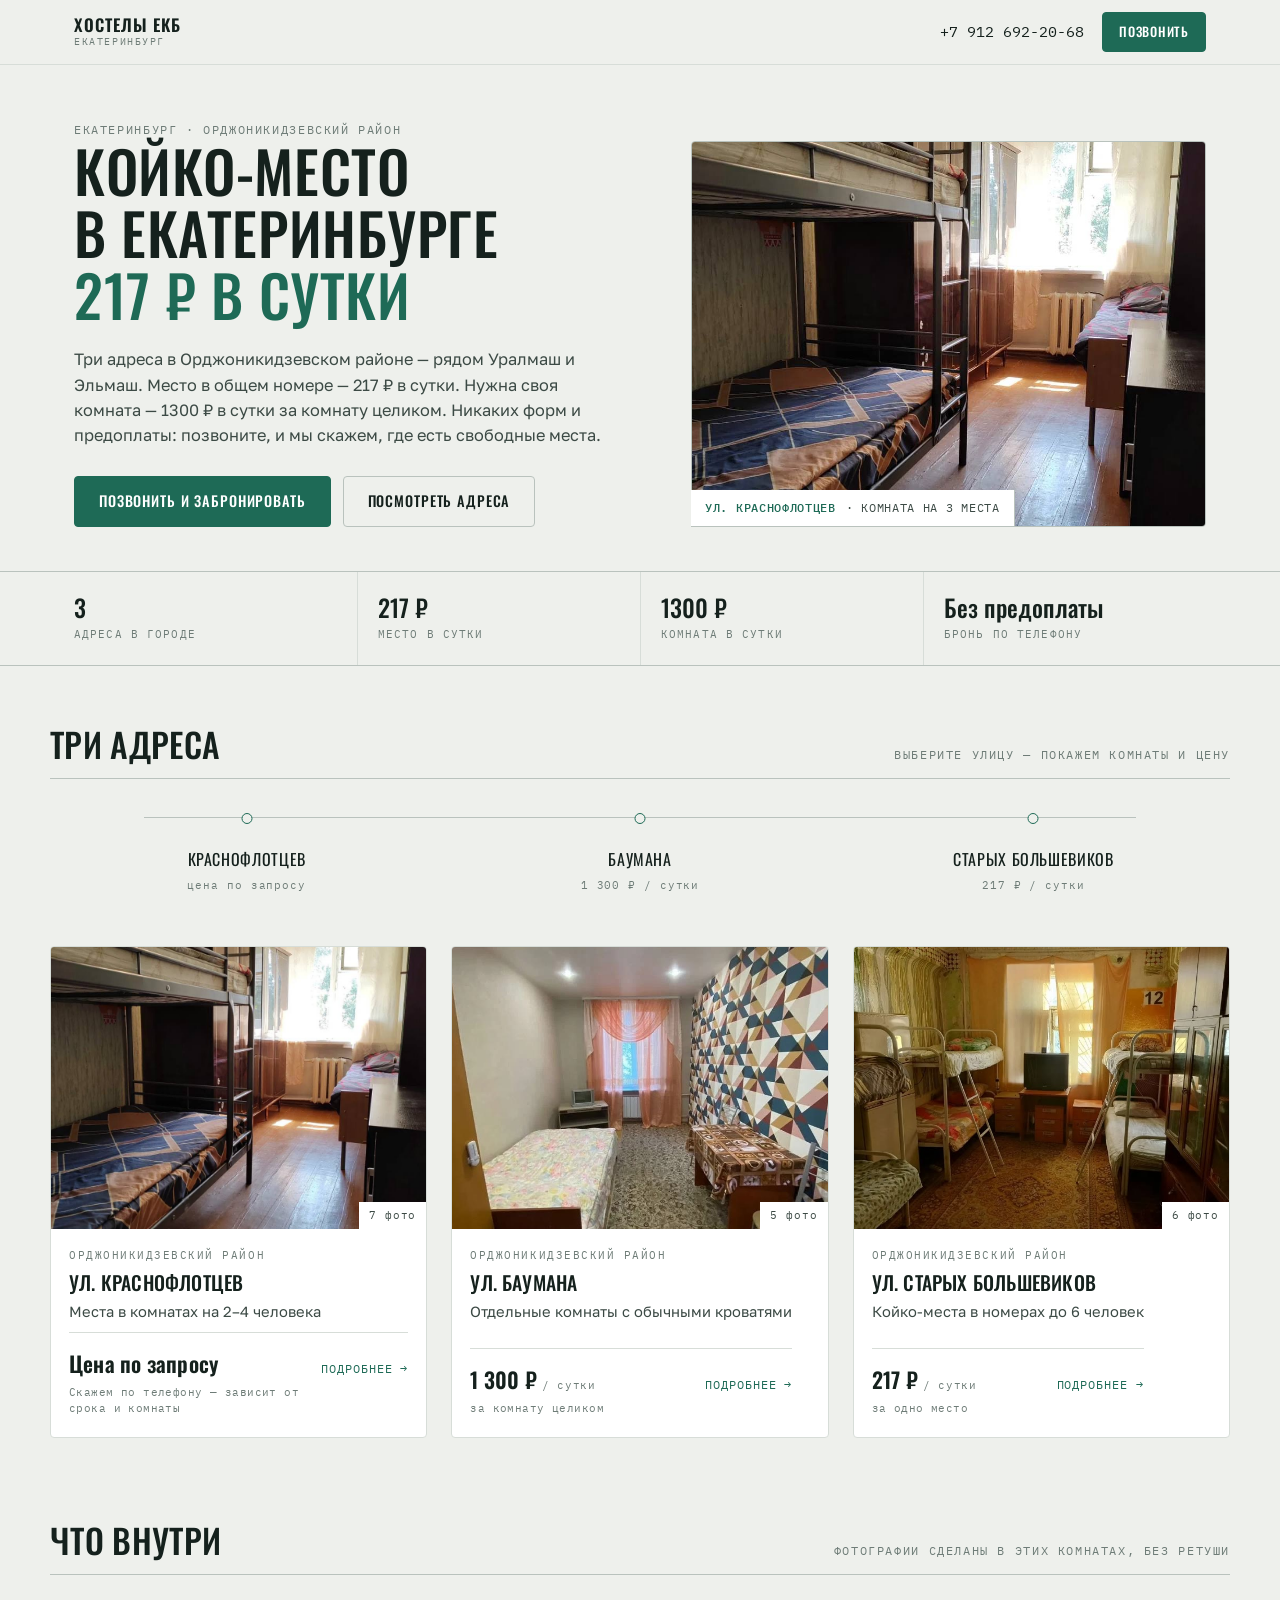
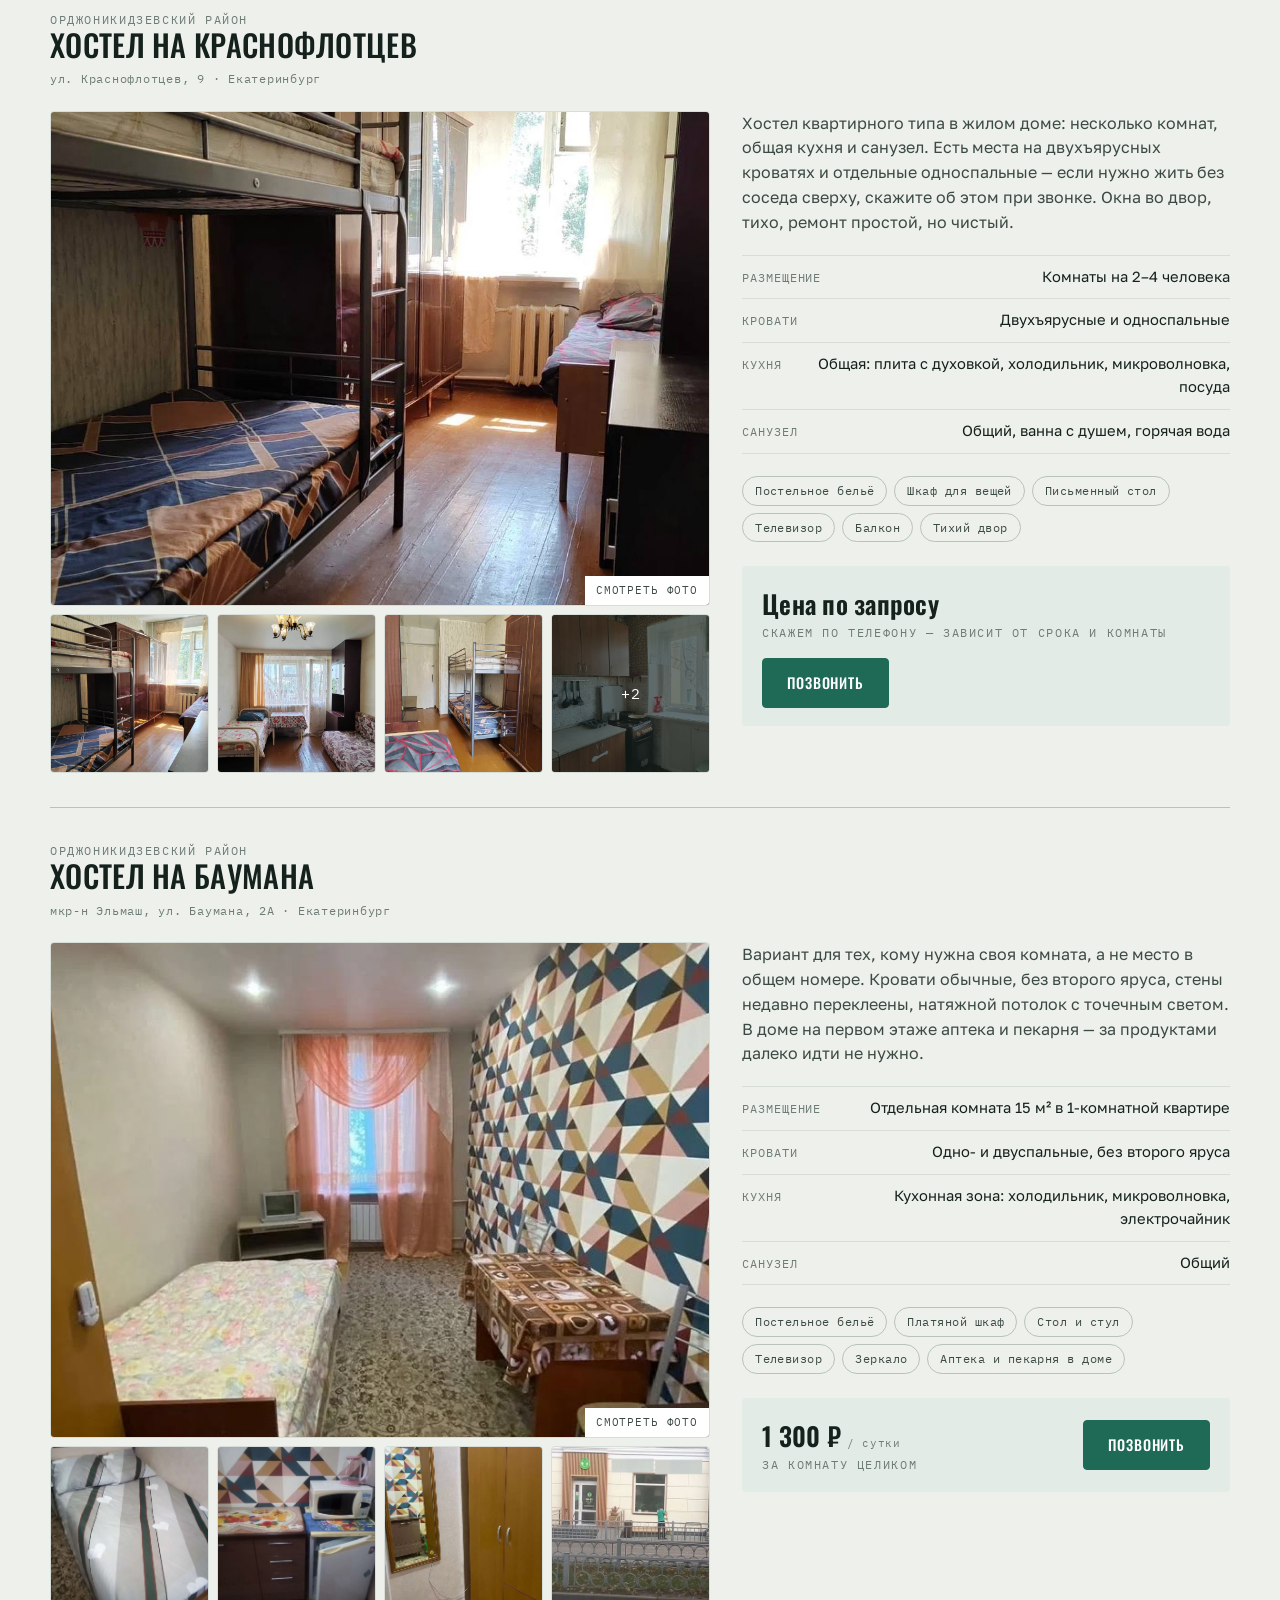
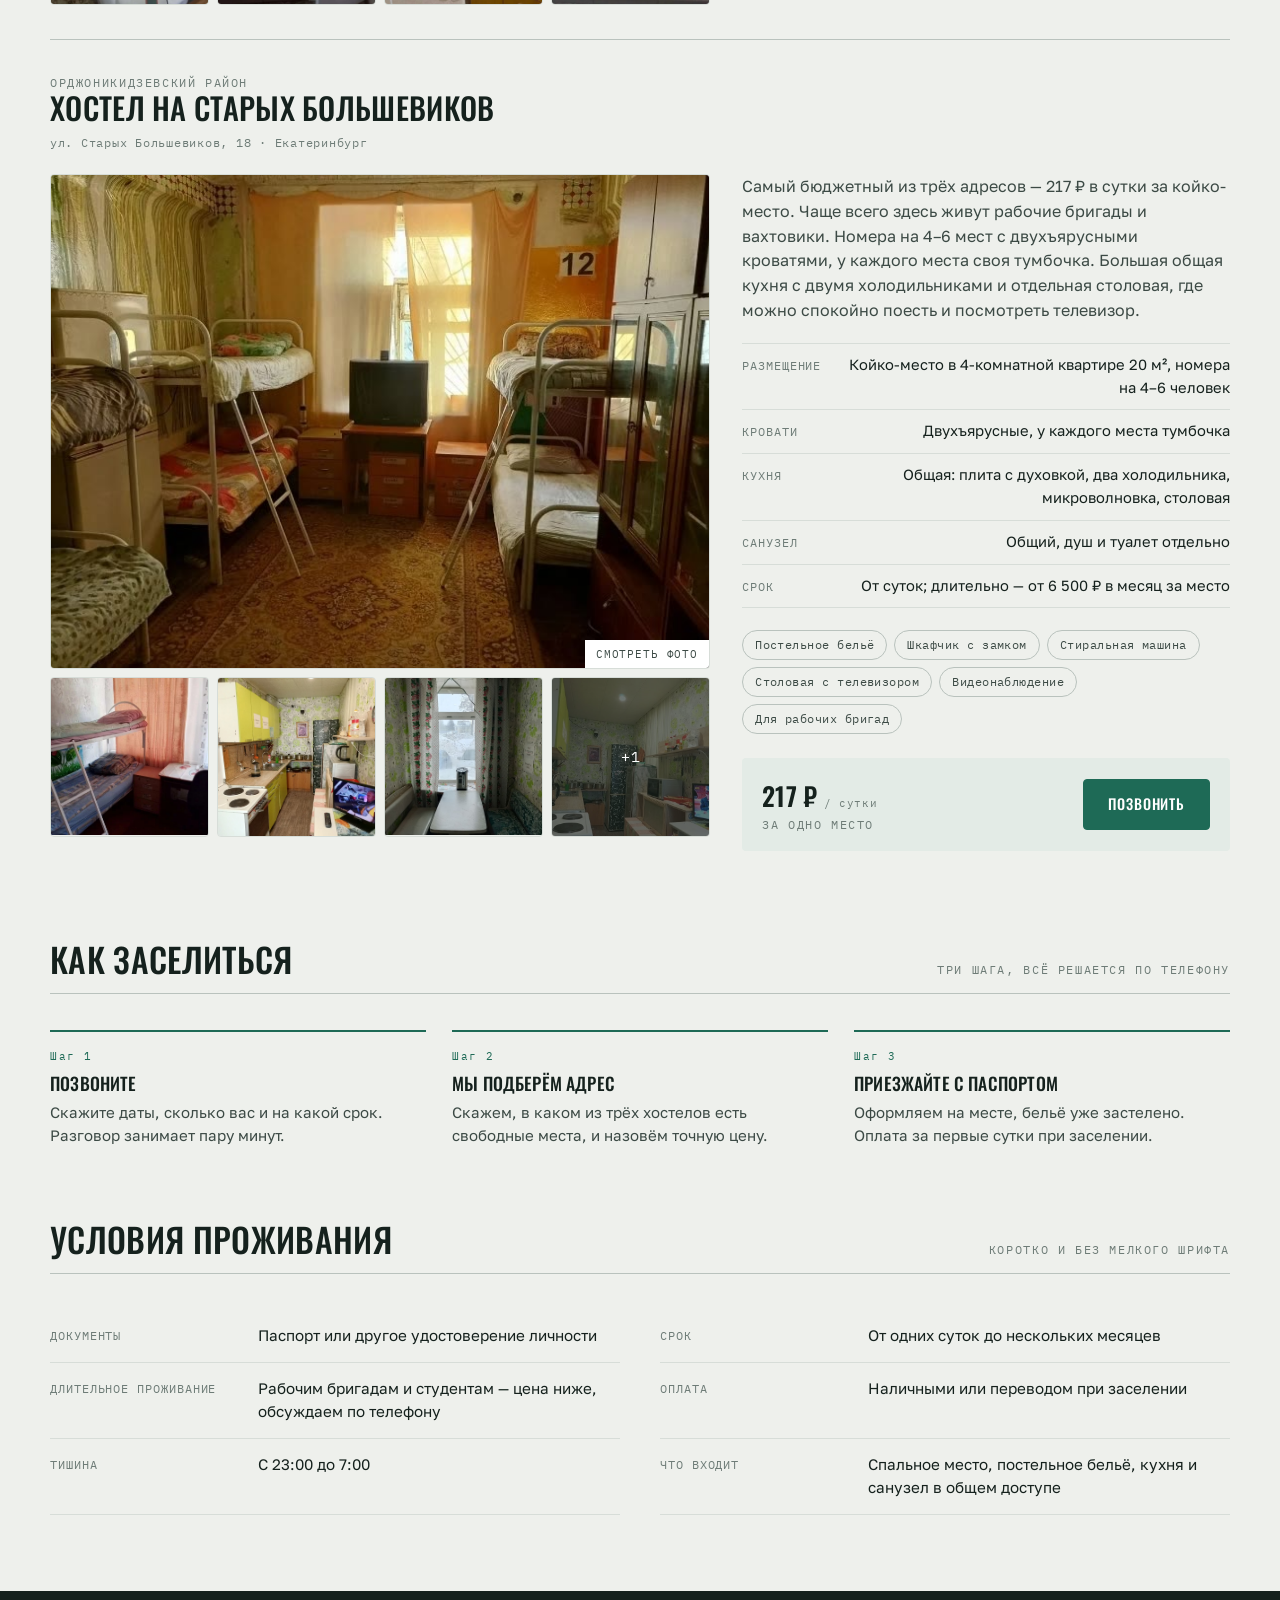
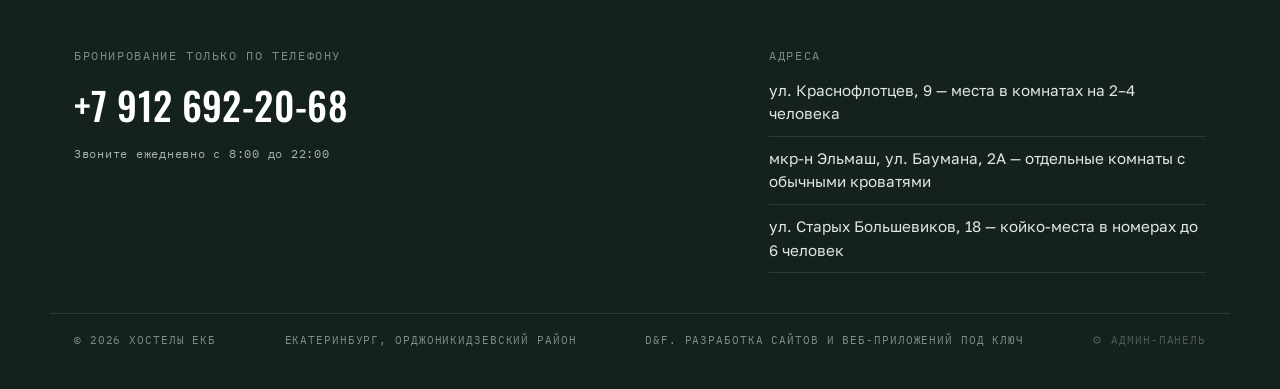
==== commit 8eb790a0: "Слияние с origin/main: админка + новый лендинг Обе ветки независимо переделывали одни и те же три хо" ====
--- a/index.html
+++ b/index.html
@@ -113,6 +113,8 @@
     <div class="wrap footer-bottom">
       <span>© 2026 Хостелы ЕКБ</span>
       <span data-city-line></span>
+      <a class="footer-dev" href="https://df-team.ru" target="_blank" rel="noopener">D&amp;F. Разработка сайтов и веб-приложений под ключ</a>
+      <a class="footer-admin" href="admin.html">⚙ Админ-панель</a>
     </div>
   </footer>
 
--- a/css/styles.css
+++ b/css/styles.css
@@ -331,6 +331,9 @@
   display:flex;justify-content:space-between;gap:16px;flex-wrap:wrap;
   font-family:var(--mono);font-size:.7rem;letter-spacing:.08em;color:#7f8d88;text-transform:uppercase;
 }
+.footer-bottom a{color:#7f8d88;text-decoration:none}
+.footer-bottom a:hover{color:#8fd2bd}
+.footer-admin{opacity:.55}
 
 /* ---------- Мобильная кнопка звонка ---------- */
 
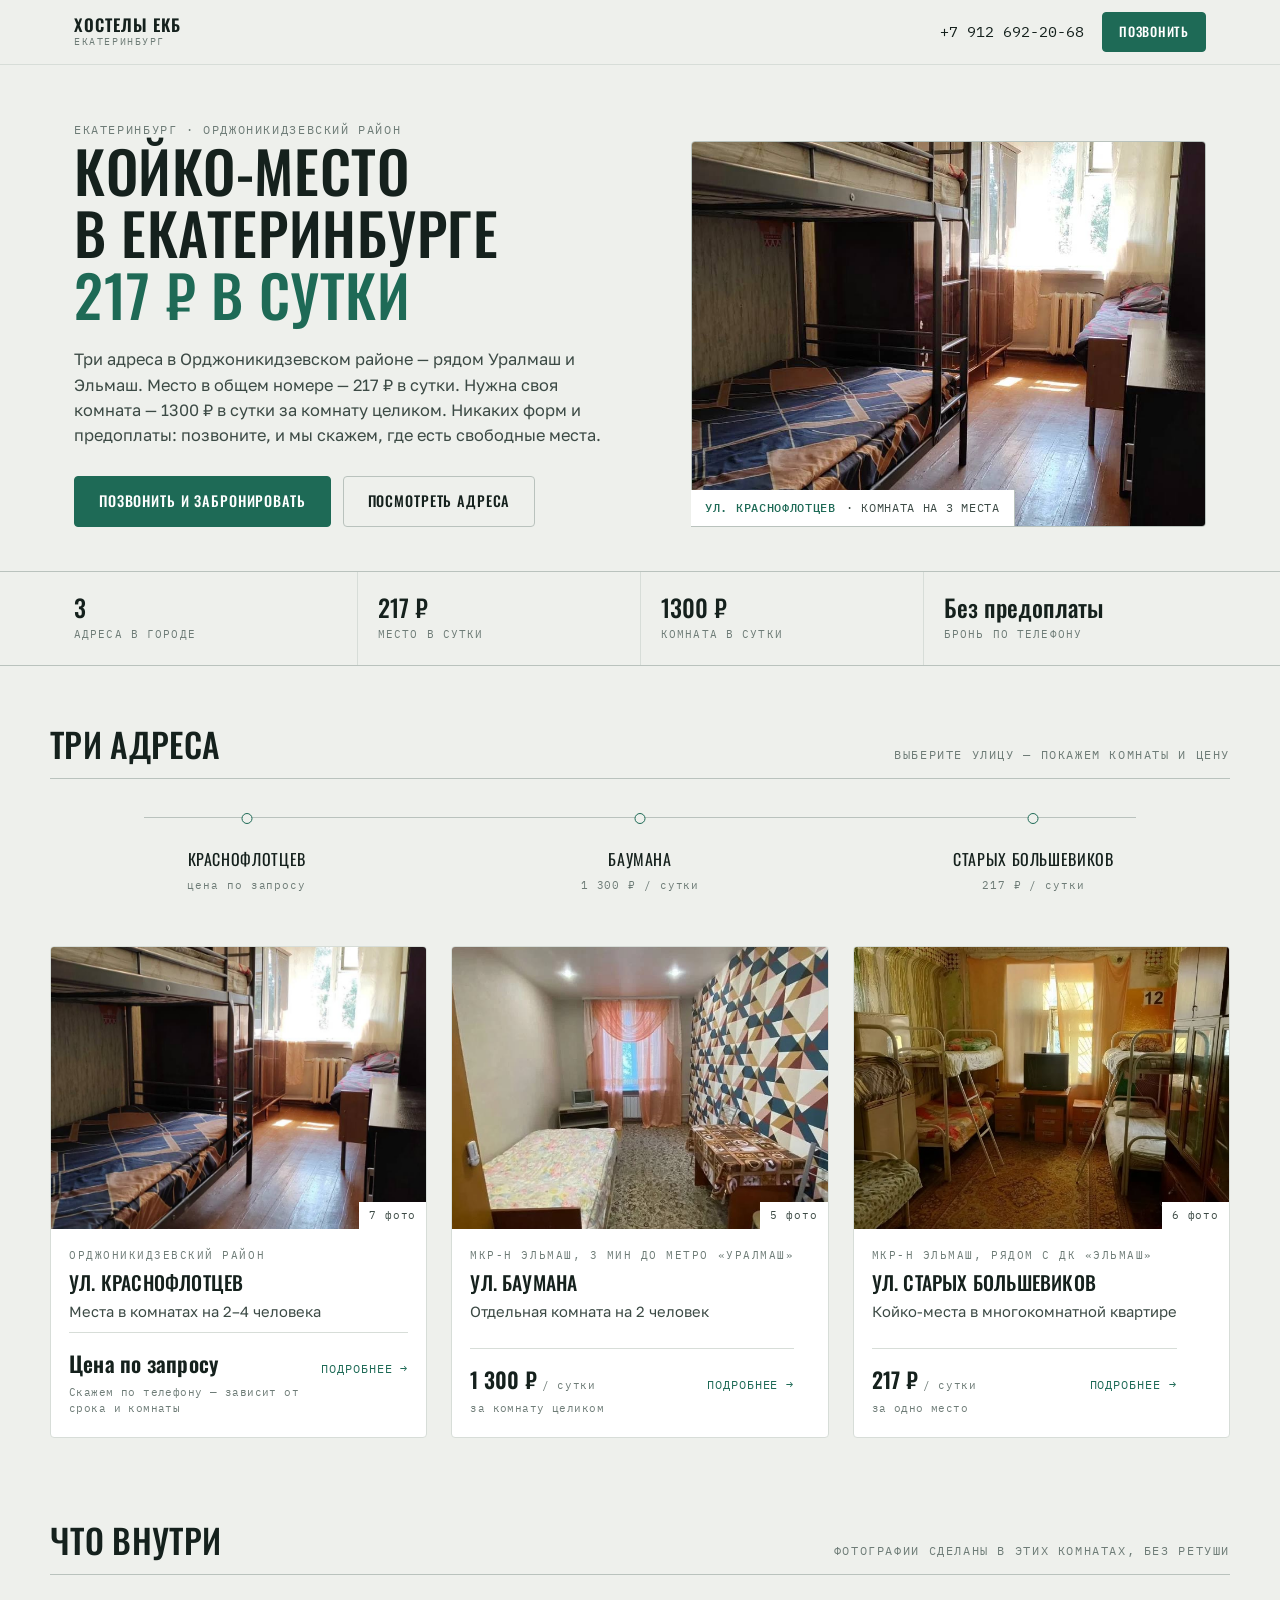
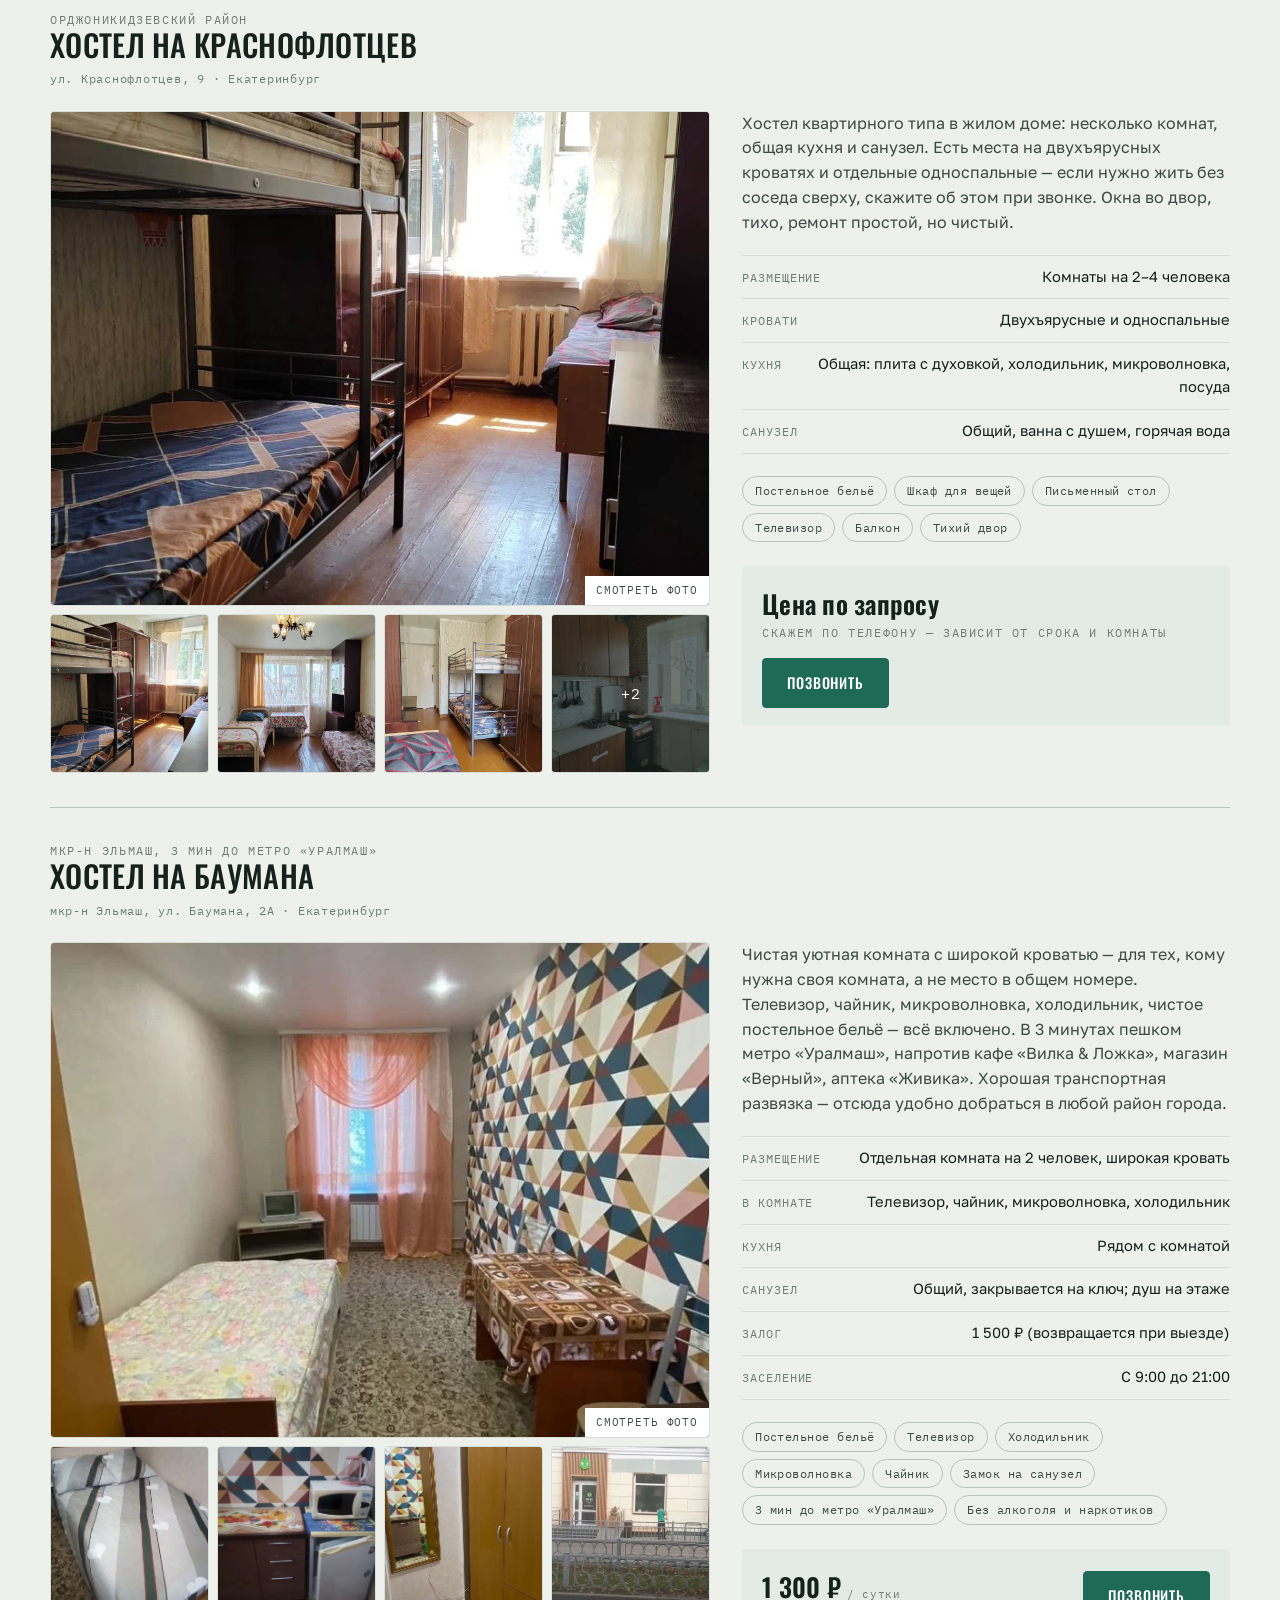
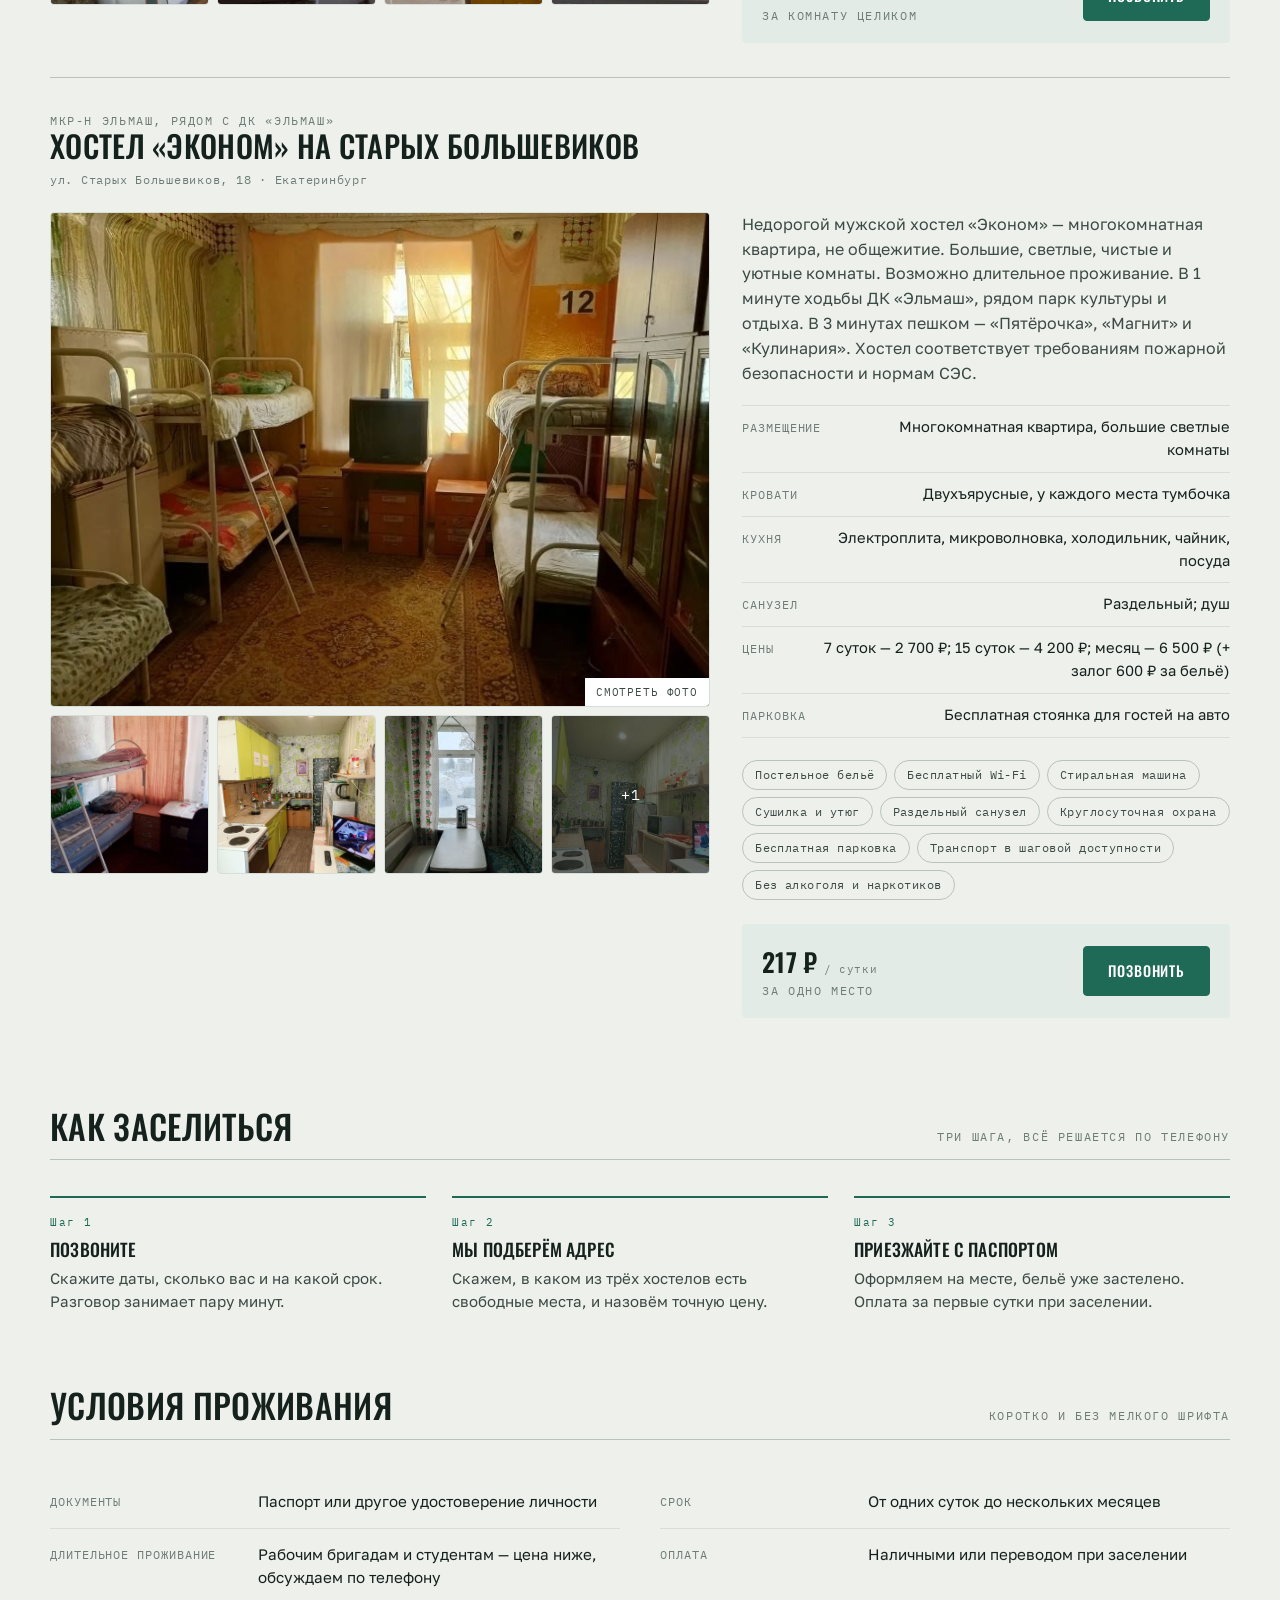
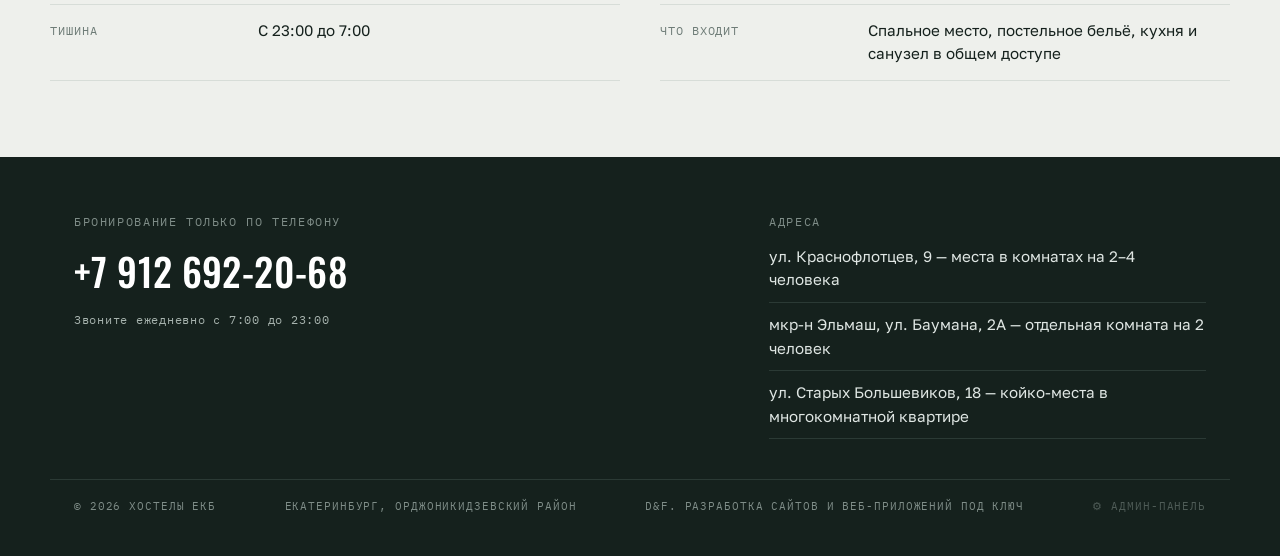
==== commit f61f95b0: "Реальные описания двух хостелов и SEO js/data.js: - Баумана 2А: описание из реального объявления (ши" ====
--- a/index.html
+++ b/index.html
@@ -4,7 +4,8 @@
   <meta charset="UTF-8">
   <meta name="viewport" content="width=device-width, initial-scale=1.0">
   <title>Хостелы Екатеринбурга — койко-место 217 ₽ в сутки</title>
-  <meta name="description" content="Три хостела в Орджоникидзевском районе Екатеринбурга: койко-место — 217 ₽ в сутки, отдельная комната — 1300 ₽ в сутки. Бронирование по телефону, без предоплаты.">
+  <meta name="description" content="Недорогой хостел в Екатеринбурге (Эльмаш, Уралмаш). Койко-место от 217 ₽/сутки, комната от 1 300 ₽/сутки. Длительное проживание, жильё для бригад. Бронирование по телефону без предоплаты.">
+  <meta name="keywords" content="хостел Екатеринбург, хостелы Екатеринбург, жильё Екатеринбург, недорогое жильё Екатеринбург, койко-место Екатеринбург, жильё для бригад Екатеринбург, комната посуточно Екатеринбург, жильё дёшево Екатеринбург, жильё на длительный срок Екатеринбург, аренда жилья Екатеринбург, жильё для двоих на сутки, проживание недорого Екатеринбург, жильё Эльмаш, жильё Уралмаш, хостел Эльмаш, хостел Уралмаш, койка место Екатеринбург">
   <meta name="theme-color" content="#eef0ec">
 
   <link rel="preconnect" href="https://fonts.googleapis.com">
